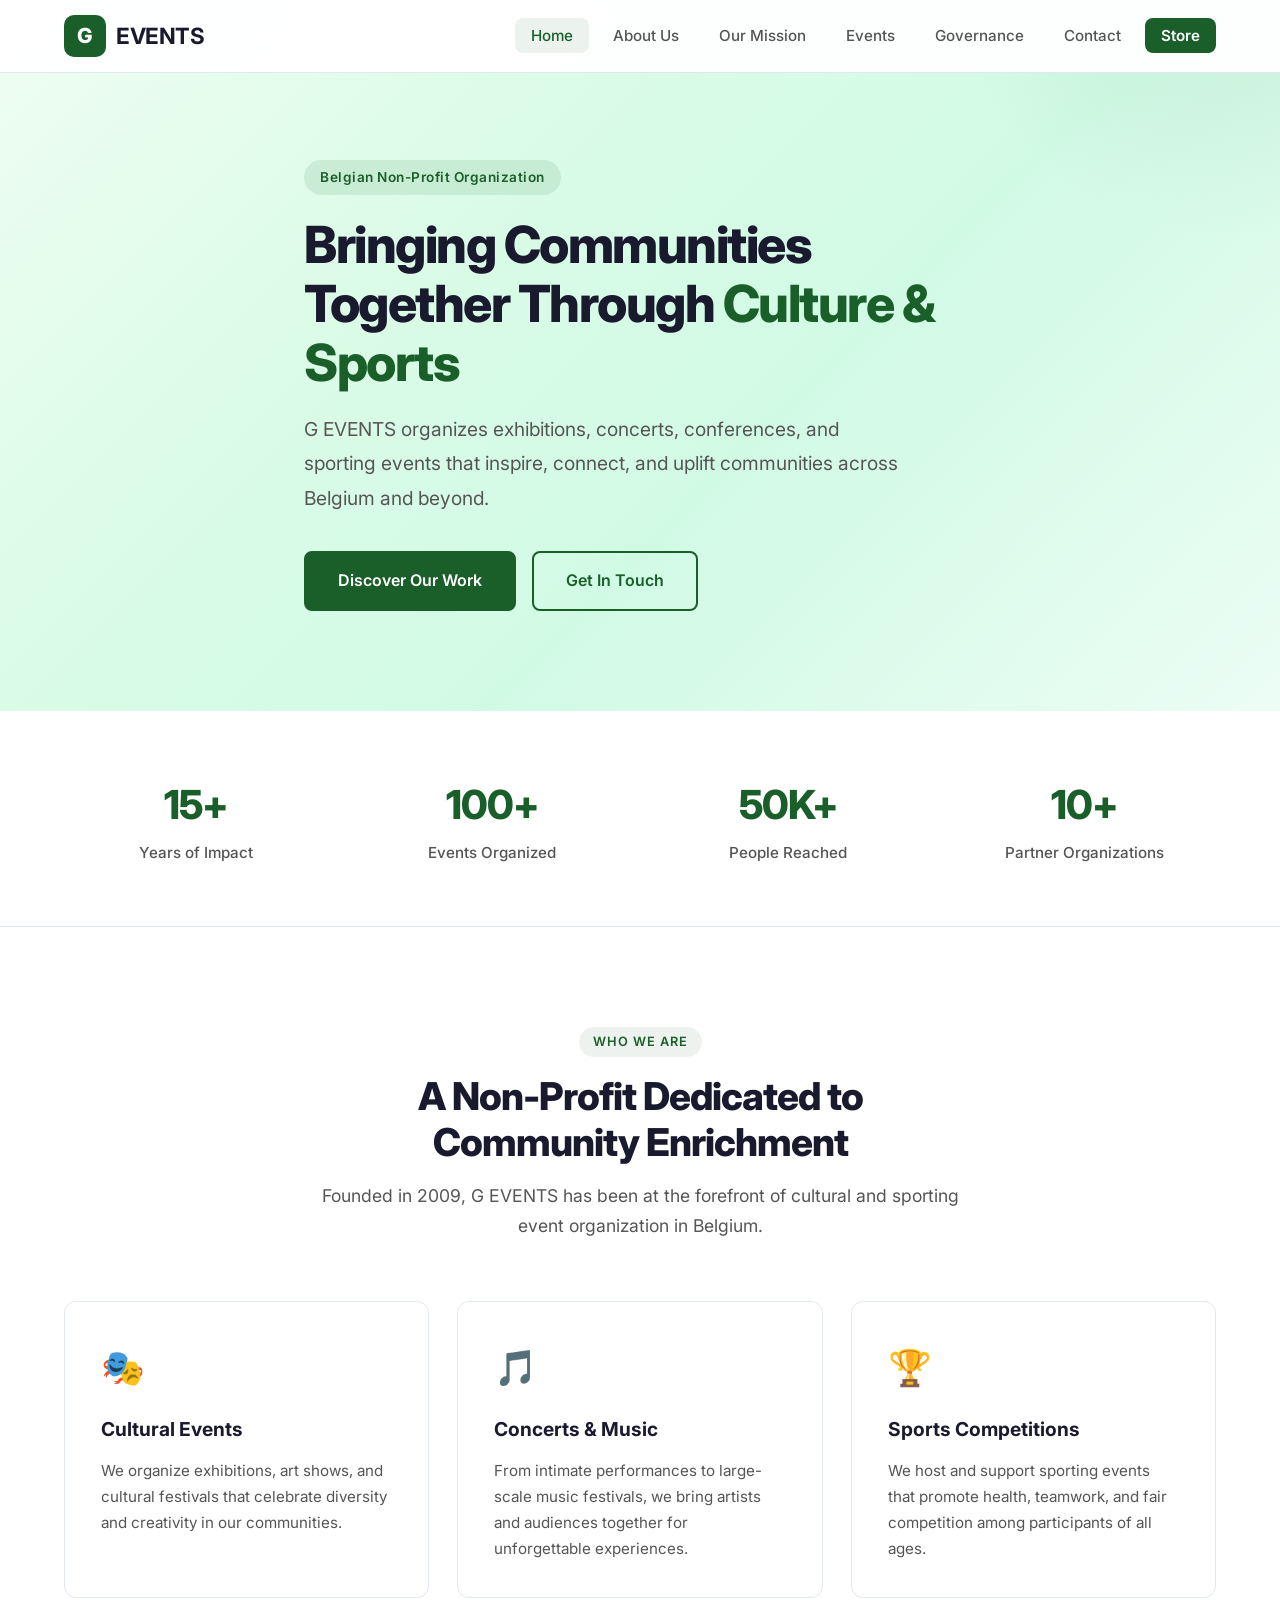
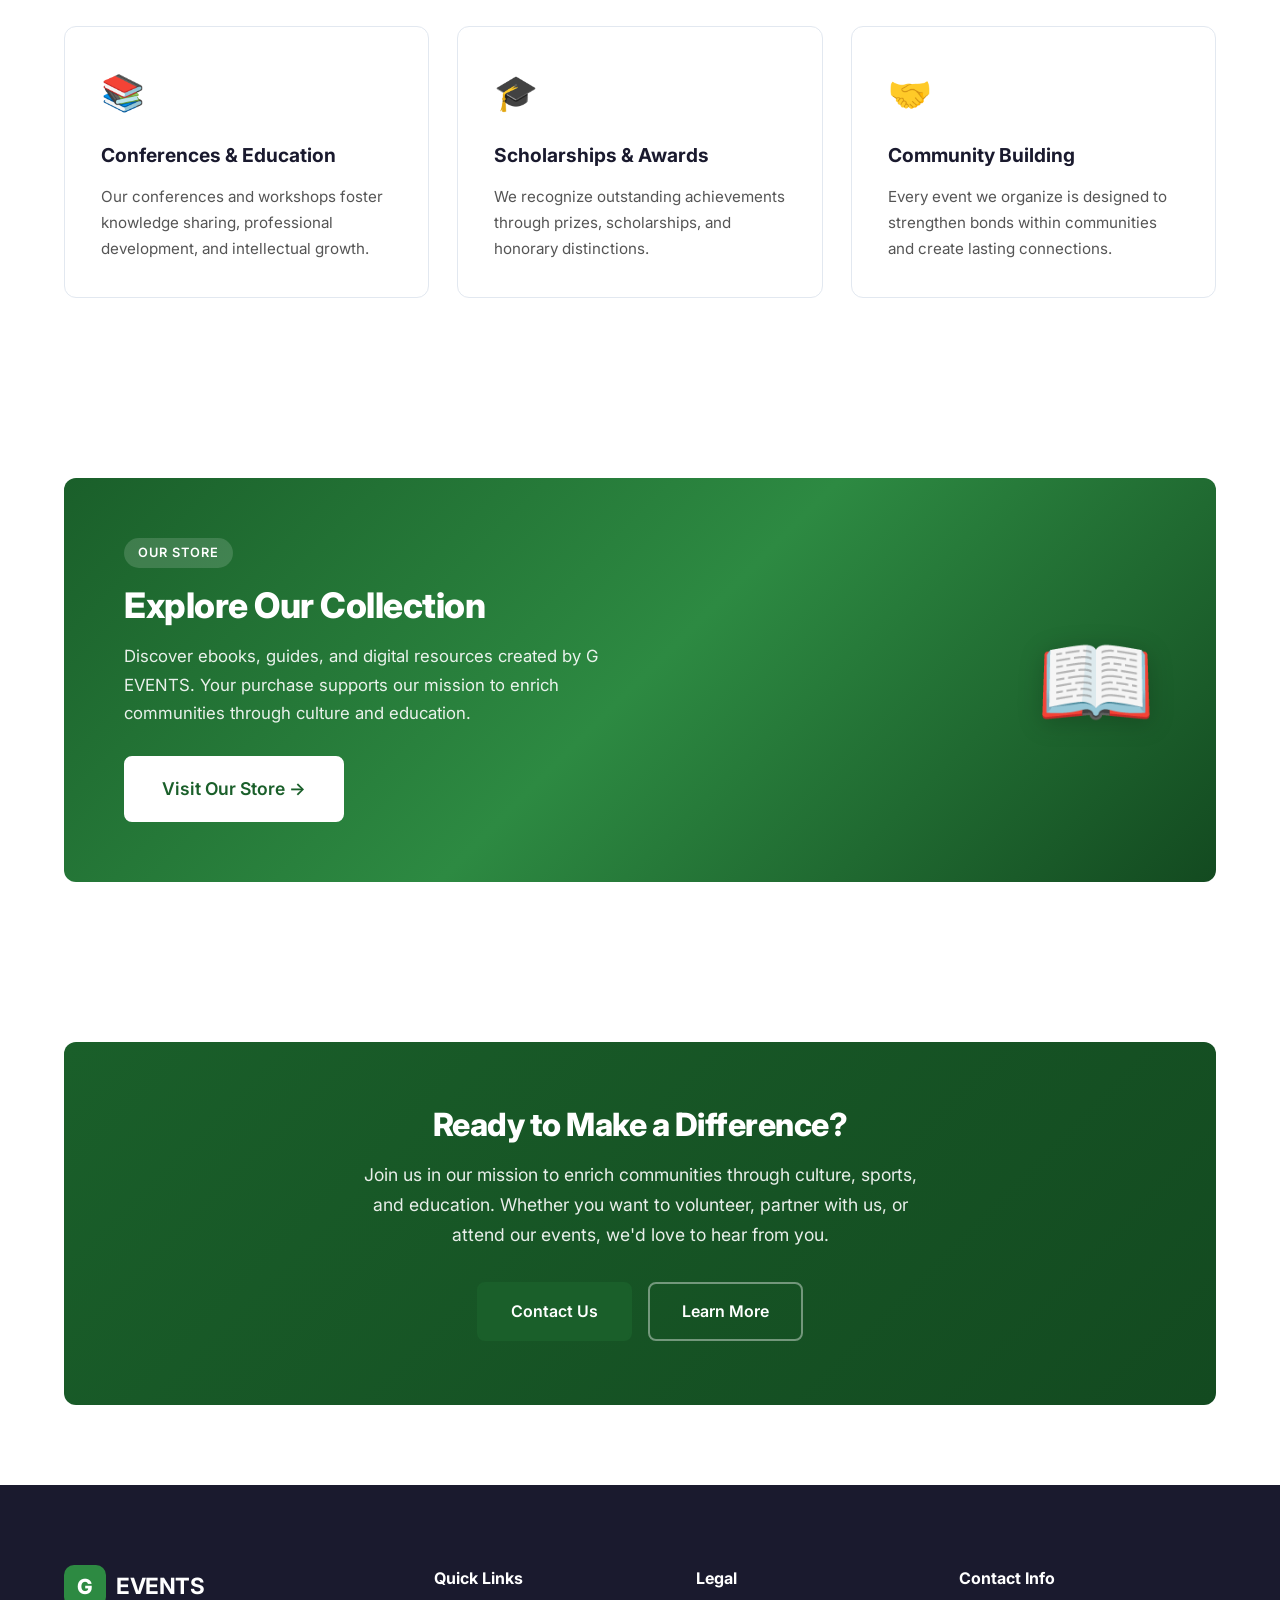
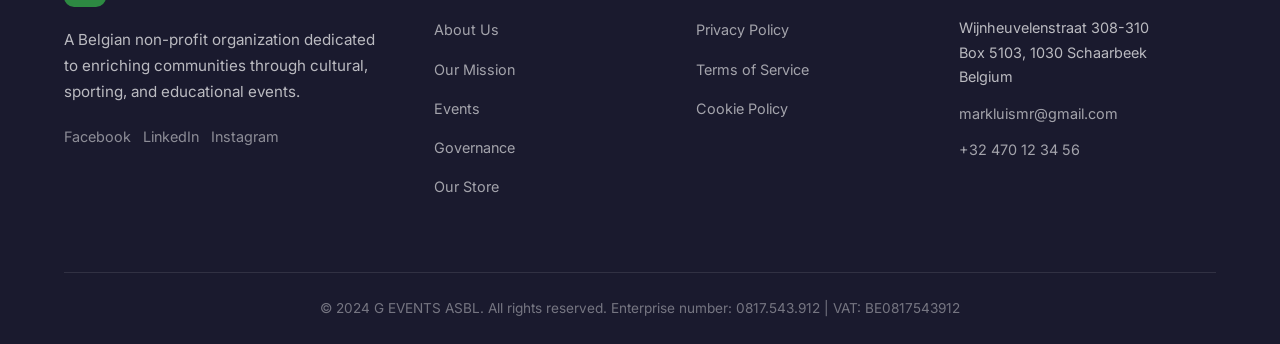
==== index.html @ 406ceb65 "Add Payhip store link to homepage, navbar, and footer" ====
<!DOCTYPE html>
<html lang="en">
<head>
    <!-- Google tag (gtag.js) -->
<script async src="https://www.googletagmanager.com/gtag/js?id=AW-18327905346"></script>
<script>
  window.dataLayer = window.dataLayer || [];
  function gtag(){dataLayer.push(arguments);}
  gtag('js', new Date());
  gtag('config', 'AW-18327905346');
</script>
    <meta charset="UTF-8">
    <meta name="viewport" content="width=device-width, initial-scale=1.0">
    <title>G EVENTS - Bringing Communities Together Through Culture & Sports</title>
    <meta name="description" content="G EVENTS is a Belgian non-profit organization dedicated to organizing exhibitions, concerts, conferences, and sporting, cultural, and scientific events.">
    <link rel="preconnect" href="https://fonts.googleapis.com">
    <link rel="preconnect" href="https://fonts.gstatic.com" crossorigin>
    <link href="https://fonts.googleapis.com/css2?family=Inter:wght@300;400;500;600;700;800&display=swap" rel="stylesheet">
    <link rel="stylesheet" href="css/style.css">
    <link rel="icon" type="image/svg+xml" href="data:image/svg+xml,<svg xmlns='http://www.w3.org/2000/svg' viewBox='0 0 100 100'><text y='.9em' font-size='90'>🎯</text></svg>">
</head>
<body>
    <nav class="navbar">
        <div class="container nav-container">
            <a href="index.html" class="logo">
                <span class="logo-icon">G</span>
                <span class="logo-text">EVENTS</span>
            </a>
            <button class="nav-toggle" aria-label="Toggle navigation">
                <span></span><span></span><span></span>
            </button>
            <ul class="nav-links">
                <li><a href="index.html" class="active">Home</a></li>
                <li><a href="about.html">About Us</a></li>
                <li><a href="mission.html">Our Mission</a></li>
                <li><a href="events.html">Events</a></li>
                <li><a href="governance.html">Governance</a></li>
                <li><a href="contact.html">Contact</a></li>
                <li><a href="https://payhip.com/ProEbookStore" target="_blank" rel="noopener noreferrer" class="nav-store">Store</a></li>
            </ul>
        </div>
    </nav>

    <header class="hero">
        <div class="hero-bg"></div>
        <div class="container hero-content">
            <span class="hero-badge">Belgian Non-Profit Organization</span>
            <h1>Bringing Communities Together Through <span class="highlight">Culture & Sports</span></h1>
            <p class="hero-subtitle">G EVENTS organizes exhibitions, concerts, conferences, and sporting events that inspire, connect, and uplift communities across Belgium and beyond.</p>
            <div class="hero-buttons">
                <a href="about.html" class="btn btn-primary">Discover Our Work</a>
                <a href="contact.html" class="btn btn-outline">Get In Touch</a>
            </div>
        </div>
    </header>

    <section class="stats">
        <div class="container">
            <div class="stats-grid">
                <div class="stat-item">
                    <span class="stat-number">15+</span>
                    <span class="stat-label">Years of Impact</span>
                </div>
                <div class="stat-item">
                    <span class="stat-number">100+</span>
                    <span class="stat-label">Events Organized</span>
                </div>
                <div class="stat-item">
                    <span class="stat-number">50K+</span>
                    <span class="stat-label">People Reached</span>
                </div>
                <div class="stat-item">
                    <span class="stat-number">10+</span>
                    <span class="stat-label">Partner Organizations</span>
                </div>
            </div>
        </div>
    </section>

    <section class="section about-preview">
        <div class="container">
            <div class="section-header">
                <span class="section-tag">Who We Are</span>
                <h2>A Non-Profit Dedicated to Community Enrichment</h2>
                <p>Founded in 2009, G EVENTS has been at the forefront of cultural and sporting event organization in Belgium.</p>
            </div>
            <div class="features-grid">
                <div class="feature-card">
                    <div class="feature-icon">🎭</div>
                    <h3>Cultural Events</h3>
                    <p>We organize exhibitions, art shows, and cultural festivals that celebrate diversity and creativity in our communities.</p>
                </div>
                <div class="feature-card">
                    <div class="feature-icon">🎵</div>
                    <h3>Concerts & Music</h3>
                    <p>From intimate performances to large-scale music festivals, we bring artists and audiences together for unforgettable experiences.</p>
                </div>
                <div class="feature-card">
                    <div class="feature-icon">🏆</div>
                    <h3>Sports Competitions</h3>
                    <p>We host and support sporting events that promote health, teamwork, and fair competition among participants of all ages.</p>
                </div>
                <div class="feature-card">
                    <div class="feature-icon">📚</div>
                    <h3>Conferences & Education</h3>
                    <p>Our conferences and workshops foster knowledge sharing, professional development, and intellectual growth.</p>
                </div>
                <div class="feature-card">
                    <div class="feature-icon">🎓</div>
                    <h3>Scholarships & Awards</h3>
                    <p>We recognize outstanding achievements through prizes, scholarships, and honorary distinctions.</p>
                </div>
                <div class="feature-card">
                    <div class="feature-icon">🤝</div>
                    <h3>Community Building</h3>
                    <p>Every event we organize is designed to strengthen bonds within communities and create lasting connections.</p>
                </div>
            </div>
        </div>
    </section>

    <section class="section store-section">
        <div class="container">
            <div class="store-banner">
                <div class="store-content">
                    <span class="store-tag">Our Store</span>
                    <h2>Explore Our Collection</h2>
                    <p>Discover ebooks, guides, and digital resources created by G EVENTS. Your purchase supports our mission to enrich communities through culture and education.</p>
                    <a href="https://payhip.com/ProEbookStore" target="_blank" rel="noopener noreferrer" class="btn btn-primary btn-store">Visit Our Store →</a>
                </div>
                <div class="store-visual">
                    <span class="store-icon">📖</span>
                </div>
            </div>
        </div>
    </section>

    <section class="section cta-section">
        <div class="container">
            <div class="cta-box">
                <h2>Ready to Make a Difference?</h2>
                <p>Join us in our mission to enrich communities through culture, sports, and education. Whether you want to volunteer, partner with us, or attend our events, we'd love to hear from you.</p>
                <div class="cta-buttons">
                    <a href="contact.html" class="btn btn-primary">Contact Us</a>
                    <a href="about.html" class="btn btn-outline-light">Learn More</a>
                </div>
            </div>
        </div>
    </section>

    <footer class="footer">
        <div class="container">
            <div class="footer-grid">
                <div class="footer-col">
                    <a href="index.html" class="logo footer-logo">
                        <span class="logo-icon">G</span>
                        <span class="logo-text">EVENTS</span>
                    </a>
                    <p class="footer-desc">A Belgian non-profit organization dedicated to enriching communities through cultural, sporting, and educational events.</p>
                    <div class="footer-social">
                        <a href="#" aria-label="Facebook" class="social-link">Facebook</a>
                        <a href="#" aria-label="LinkedIn" class="social-link">LinkedIn</a>
                        <a href="#" aria-label="Instagram" class="social-link">Instagram</a>
                    </div>
                </div>
                <div class="footer-col">
                    <h4>Quick Links</h4>
                    <ul>
                        <li><a href="about.html">About Us</a></li>
                        <li><a href="mission.html">Our Mission</a></li>
                        <li><a href="events.html">Events</a></li>
                        <li><a href="governance.html">Governance</a></li>
                        <li><a href="https://payhip.com/ProEbookStore" target="_blank" rel="noopener noreferrer">Our Store</a></li>
                    </ul>
                </div>
                <div class="footer-col">
                    <h4>Legal</h4>
                    <ul>
                        <li><a href="privacy.html">Privacy Policy</a></li>
                        <li><a href="terms.html">Terms of Service</a></li>
                        <li><a href="cookie-policy.html">Cookie Policy</a></li>
                    </ul>
                </div>
                <div class="footer-col">
                    <h4>Contact Info</h4>
                    <ul class="contact-info">
                        <li>Wijnheuvelenstraat 308-310<br>Box 5103, 1030 Schaarbeek<br>Belgium</li>
                        <li><a href="mailto:markluismr@gmail.com">markluismr@gmail.com</a></li>
                        <li><a href="tel:+32470123456">+32 470 12 34 56</a></li>
                    </ul>
                </div>
            </div>
            <div class="footer-bottom">
                <p>&copy; 2024 G EVENTS ASBL. All rights reserved. Enterprise number: 0817.543.912 | VAT: BE0817543912</p>
            </div>
        </div>
    </footer>

    <script src="js/main.js"></script>
</body>
</html>
---- css/style.css ----
*, *::before, *::after {
    margin: 0;
    padding: 0;
    box-sizing: border-box;
}

:root {
    --primary: #1a5f2a;
    --primary-dark: #134a20;
    --primary-light: #2d8a42;
    --accent: #f4a623;
    --text: #1a1a2e;
    --text-light: #555;
    --bg: #ffffff;
    --bg-alt: #f8f9fa;
    --border: #e2e8f0;
    --shadow: 0 4px 24px rgba(0,0,0,0.08);
    --shadow-lg: 0 12px 48px rgba(0,0,0,0.12);
    --radius: 12px;
    --radius-sm: 8px;
    --transition: 0.3s ease;
    --max-width: 1200px;
}

html { scroll-behavior: smooth; }

body {
    font-family: 'Inter', -apple-system, BlinkMacSystemFont, 'Segoe UI', sans-serif;
    color: var(--text);
    background: var(--bg);
    line-height: 1.7;
    font-size: 16px;
    -webkit-font-smoothing: antialiased;
}

a { color: var(--primary); text-decoration: none; transition: color var(--transition); }
a:hover { color: var(--primary-dark); }
img { max-width: 100%; display: block; }

.container {
    max-width: var(--max-width);
    margin: 0 auto;
    padding: 0 24px;
}

/* NAVBAR */
.navbar {
    position: fixed;
    top: 0; left: 0; right: 0;
    z-index: 1000;
    background: rgba(255,255,255,0.95);
    backdrop-filter: blur(20px);
    border-bottom: 1px solid var(--border);
    transition: all var(--transition);
}

.navbar.scrolled { box-shadow: var(--shadow); }

.nav-container {
    display: flex;
    align-items: center;
    justify-content: space-between;
    height: 72px;
}

.logo {
    display: flex;
    align-items: center;
    gap: 10px;
    font-weight: 700;
    font-size: 1.4rem;
    color: var(--text);
}

.logo-icon {
    width: 42px; height: 42px;
    background: var(--primary);
    color: white;
    border-radius: 10px;
    display: flex;
    align-items: center;
    justify-content: center;
    font-size: 1.3rem;
    font-weight: 800;
}

.logo-text { letter-spacing: -0.5px; }

.nav-links {
    display: flex;
    list-style: none;
    gap: 8px;
}

.nav-links a {
    padding: 8px 16px;
    border-radius: var(--radius-sm);
    font-weight: 500;
    font-size: 0.95rem;
    color: var(--text-light);
    transition: all var(--transition);
}

.nav-links a:hover,
.nav-links a.active {
    color: var(--primary);
    background: rgba(26, 95, 42, 0.08);
}

.nav-store {
    background: var(--primary) !important;
    color: white !important;
    font-weight: 600 !important;
}

.nav-store:hover {
    background: var(--primary-dark) !important;
    transform: translateY(-1px);
}

.nav-toggle {
    display: none;
    flex-direction: column;
    gap: 5px;
    background: none;
    border: none;
    cursor: pointer;
    padding: 8px;
}

.nav-toggle span {
    width: 24px; height: 2px;
    background: var(--text);
    border-radius: 2px;
    transition: all var(--transition);
}

/* HERO */
.hero {
    position: relative;
    padding: 160px 0 100px;
    overflow: hidden;
    background: linear-gradient(135deg, #f0fdf4 0%, #dcfce7 30%, #d1fae5 60%, #ecfdf5 100%);
}

.hero-bg {
    position: absolute;
    top: -50%; right: -20%;
    width: 600px; height: 600px;
    background: radial-gradient(circle, rgba(26,95,42,0.08) 0%, transparent 70%);
    border-radius: 50%;
}

.hero-content { position: relative; max-width: 720px; }

.hero-badge {
    display: inline-block;
    background: rgba(26, 95, 42, 0.1);
    color: var(--primary);
    padding: 6px 16px;
    border-radius: 100px;
    font-size: 0.85rem;
    font-weight: 600;
    margin-bottom: 20px;
    letter-spacing: 0.5px;
}

.hero h1 {
    font-size: 3.2rem;
    font-weight: 800;
    line-height: 1.15;
    letter-spacing: -1.5px;
    margin-bottom: 20px;
}

.hero .highlight { color: var(--primary); }

.hero-subtitle {
    font-size: 1.2rem;
    color: var(--text-light);
    margin-bottom: 36px;
    line-height: 1.8;
    max-width: 600px;
}

.hero-buttons {
    display: flex;
    gap: 16px;
    flex-wrap: wrap;
}

/* BUTTONS */
.btn {
    display: inline-flex;
    align-items: center;
    padding: 14px 32px;
    border-radius: var(--radius-sm);
    font-weight: 600;
    font-size: 1rem;
    cursor: pointer;
    border: 2px solid transparent;
    transition: all var(--transition);
    text-decoration: none;
}

.btn-primary {
    background: var(--primary);
    color: white;
    border-color: var(--primary);
}

.btn-primary:hover {
    background: var(--primary-dark);
    border-color: var(--primary-dark);
    color: white;
    transform: translateY(-2px);
    box-shadow: 0 8px 24px rgba(26, 95, 42, 0.3);
}

.btn-outline {
    background: transparent;
    color: var(--primary);
    border-color: var(--primary);
}

.btn-outline:hover {
    background: var(--primary);
    color: white;
    transform: translateY(-2px);
}

.btn-outline-light {
    background: transparent;
    color: white;
    border-color: rgba(255,255,255,0.4);
}

.btn-outline-light:hover {
    background: rgba(255,255,255,0.15);
    color: white;
    border-color: white;
}

.btn-full { width: 100%; justify-content: center; }

/* STATS */
.stats {
    padding: 60px 0;
    background: var(--bg);
    border-bottom: 1px solid var(--border);
}

.stats-grid {
    display: grid;
    grid-template-columns: repeat(4, 1fr);
    gap: 32px;
    text-align: center;
}

.stat-number {
    display: block;
    font-size: 2.5rem;
    font-weight: 800;
    color: var(--primary);
    letter-spacing: -1px;
}

.stat-label {
    font-size: 0.95rem;
    color: var(--text-light);
    font-weight: 500;
}

/* SECTIONS */
.section { padding: 100px 0; }
.section-alt { background: var(--bg-alt); }

.section-header {
    text-align: center;
    max-width: 640px;
    margin: 0 auto 60px;
}

.section-tag {
    display: inline-block;
    background: rgba(26, 95, 42, 0.08);
    color: var(--primary);
    padding: 4px 14px;
    border-radius: 100px;
    font-size: 0.8rem;
    font-weight: 600;
    text-transform: uppercase;
    letter-spacing: 1px;
    margin-bottom: 16px;
}

.section-header h2 {
    font-size: 2.4rem;
    font-weight: 800;
    letter-spacing: -1px;
    margin-bottom: 16px;
    line-height: 1.2;
}

.section-header p {
    color: var(--text-light);
    font-size: 1.1rem;
}

h2 {
    font-size: 2rem;
    font-weight: 800;
    letter-spacing: -0.5px;
    margin-bottom: 40px;
    line-height: 1.2;
}

.text-center { text-align: center; }

/* FEATURES */
.features-grid {
    display: grid;
    grid-template-columns: repeat(3, 1fr);
    gap: 28px;
}

.feature-card {
    background: var(--bg);
    padding: 36px;
    border-radius: var(--radius);
    border: 1px solid var(--border);
    transition: all var(--transition);
}

.feature-card:hover {
    transform: translateY(-4px);
    box-shadow: var(--shadow);
    border-color: transparent;
}

.feature-icon { font-size: 2.2rem; margin-bottom: 16px; }

.feature-card h3 {
    font-size: 1.2rem;
    font-weight: 700;
    margin-bottom: 12px;
}

.feature-card p {
    color: var(--text-light);
    font-size: 0.95rem;
    line-height: 1.7;
}

/* STORE SECTION */
.store-section { padding: 80px 0; }

.store-banner {
    display: flex;
    align-items: center;
    justify-content: space-between;
    background: linear-gradient(135deg, #1a5f2a 0%, #2d8a42 50%, #134a20 100%);
    border-radius: var(--radius);
    padding: 60px;
    color: white;
    gap: 40px;
}

.store-content { flex: 1; }

.store-tag {
    display: inline-block;
    background: rgba(255,255,255,0.15);
    color: white;
    padding: 4px 14px;
    border-radius: 100px;
    font-size: 0.8rem;
    font-weight: 600;
    text-transform: uppercase;
    letter-spacing: 1px;
    margin-bottom: 16px;
}

.store-content h2 {
    color: white;
    font-size: 2.2rem;
    margin-bottom: 16px;
}

.store-content p {
    font-size: 1.05rem;
    opacity: 0.9;
    margin-bottom: 28px;
    max-width: 500px;
    line-height: 1.7;
}

.btn-store {
    background: white;
    color: var(--primary);
    border-color: white;
    font-size: 1.1rem;
    padding: 16px 36px;
}

.btn-store:hover {
    background: var(--accent);
    border-color: var(--accent);
    color: var(--text);
    transform: translateY(-2px);
    box-shadow: 0 8px 24px rgba(0,0,0,0.2);
}

.store-visual {
    flex-shrink: 0;
}

.store-icon {
    font-size: 6rem;
    filter: drop-shadow(0 4px 12px rgba(0,0,0,0.2));
}

/* CTA */
.cta-section { padding: 80px 0; }

.cta-box {
    background: linear-gradient(135deg, var(--primary) 0%, var(--primary-dark) 100%);
    border-radius: var(--radius);
    padding: 64px;
    text-align: center;
    color: white;
}

.cta-box h2 { color: white; margin-bottom: 16px; }

.cta-box p {
    font-size: 1.1rem;
    opacity: 0.9;
    margin-bottom: 32px;
    max-width: 560px;
    margin-left: auto;
    margin-right: auto;
}

.cta-buttons {
    display: flex;
    gap: 16px;
    justify-content: center;
    flex-wrap: wrap;
}

/* PAGE HEADER */
.page-header {
    padding: 140px 0 60px;
    background: linear-gradient(135deg, #f0fdf4 0%, #dcfce7 100%);
    border-bottom: 1px solid var(--border);
}

.page-header h1 {
    font-size: 2.8rem;
    font-weight: 800;
    letter-spacing: -1px;
    margin-bottom: 12px;
}

.page-header p {
    color: var(--text-light);
    font-size: 1.15rem;
    max-width: 600px;
}

/* CONTENT GRID */
.content-grid {
    display: grid;
    grid-template-columns: 1fr 380px;
    gap: 48px;
    align-items: start;
}

.content-text h2 { font-size: 1.8rem; }

.content-text h3 {
    font-size: 1.3rem;
    font-weight: 700;
    margin-top: 32px;
    margin-bottom: 12px;
}

.content-text p {
    color: var(--text-light);
    margin-bottom: 16px;
    font-size: 1.05rem;
}

.info-card {
    background: var(--bg);
    border: 1px solid var(--border);
    border-radius: var(--radius);
    padding: 32px;
    position: sticky;
    top: 96px;
}

.info-card h4 {
    font-size: 1.1rem;
    font-weight: 700;
    margin-bottom: 20px;
    padding-bottom: 12px;
    border-bottom: 2px solid var(--primary);
}

.info-list { list-style: none; }

.info-list li {
    padding: 10px 0;
    border-bottom: 1px solid var(--border);
    font-size: 0.95rem;
    color: var(--text-light);
}

.info-list li:last-child { border-bottom: none; }

.info-list li strong {
    color: var(--text);
    display: inline-block;
    min-width: 120px;
}

/* TIMELINE */
.timeline {
    max-width: 700px;
    margin: 0 auto;
    position: relative;
    padding-left: 40px;
}

.timeline::before {
    content: '';
    position: absolute;
    left: 15px; top: 0; bottom: 0;
    width: 2px;
    background: var(--primary);
    opacity: 0.2;
}

.timeline-item {
    position: relative;
    margin-bottom: 48px;
}

.timeline-marker {
    position: absolute;
    left: -40px; top: 4px;
    width: 32px; height: 32px;
    background: var(--primary);
    color: white;
    border-radius: 50%;
    display: flex;
    align-items: center;
    justify-content: center;
    font-size: 0.75rem;
    font-weight: 700;
    z-index: 1;
}

.timeline-content h3 {
    font-size: 1.2rem;
    font-weight: 700;
    margin-bottom: 8px;
}

.timeline-content p {
    color: var(--text-light);
    font-size: 0.95rem;
}

/* VALUES */
.values-grid {
    display: grid;
    grid-template-columns: repeat(3, 1fr);
    gap: 28px;
}

.value-card {
    padding: 32px;
    background: var(--bg);
    border-radius: var(--radius);
    border: 1px solid var(--border);
    transition: all var(--transition);
}

.value-card:hover { transform: translateY(-3px); box-shadow: var(--shadow); }

.value-number {
    font-size: 2rem;
    font-weight: 800;
    color: var(--primary);
    opacity: 0.3;
    margin-bottom: 12px;
}

.value-card h3 {
    font-size: 1.15rem;
    font-weight: 700;
    margin-bottom: 10px;
}

.value-card p {
    color: var(--text-light);
    font-size: 0.95rem;
}

/* GOALS */
.goals-grid {
    display: grid;
    grid-template-columns: repeat(3, 1fr);
    gap: 28px;
}

.goal-card {
    padding: 32px;
    background: var(--bg);
    border-radius: var(--radius);
    border-left: 4px solid var(--primary);
}

.goal-card h3 {
    font-size: 1.15rem;
    font-weight: 700;
    margin-bottom: 10px;
}

.goal-card p {
    color: var(--text-light);
    font-size: 0.95rem;
}

/* TEAM */
.team-grid {
    display: grid;
    grid-template-columns: repeat(2, 1fr);
    gap: 32px;
    max-width: 800px;
    margin: 0 auto;
}

.team-card {
    background: var(--bg);
    border: 1px solid var(--border);
    border-radius: var(--radius);
    padding: 40px;
    text-align: center;
    transition: all var(--transition);
}

.team-card:hover { transform: translateY(-3px); box-shadow: var(--shadow); }

.team-avatar {
    width: 80px; height: 80px;
    background: var(--primary);
    color: white;
    border-radius: 50%;
    display: flex;
    align-items: center;
    justify-content: center;
    font-size: 1.5rem;
    font-weight: 700;
    margin: 0 auto 20px;
}

.team-card h3 {
    font-size: 1.2rem;
    font-weight: 700;
    margin-bottom: 4px;
}

.team-role {
    color: var(--primary);
    font-weight: 600;
    font-size: 0.9rem;
    margin-bottom: 16px;
}

.team-bio {
    color: var(--text-light);
    font-size: 0.95rem;
    margin-bottom: 16px;
}

.team-since {
    font-size: 0.85rem;
    color: var(--text-light);
    font-style: italic;
}

/* DOCUMENTS */
.documents-grid {
    display: grid;
    grid-template-columns: repeat(4, 1fr);
    gap: 24px;
}

.document-card {
    background: var(--bg);
    border: 1px solid var(--border);
    border-radius: var(--radius);
    padding: 32px;
    text-align: center;
    transition: all var(--transition);
}

.document-card:hover { transform: translateY(-3px); box-shadow: var(--shadow); }

.document-icon { font-size: 2.5rem; margin-bottom: 16px; }

.document-card h3 {
    font-size: 1.05rem;
    font-weight: 700;
    margin-bottom: 8px;
}

.document-card p {
    color: var(--text-light);
    font-size: 0.85rem;
}

/* PRINCIPLES */
.principles-grid {
    display: grid;
    grid-template-columns: repeat(4, 1fr);
    gap: 24px;
}

.principle-card {
    background: var(--bg);
    border: 1px solid var(--border);
    border-radius: var(--radius);
    padding: 32px;
    text-align: center;
}

.principle-card h3 {
    font-size: 1.05rem;
    font-weight: 700;
    margin-bottom: 10px;
    color: var(--primary);
}

.principle-card p {
    color: var(--text-light);
    font-size: 0.9rem;
}

/* EVENTS */
.events-grid {
    display: grid;
    gap: 20px;
}

.event-card {
    display: flex;
    gap: 32px;
    background: var(--bg);
    border: 1px solid var(--border);
    border-radius: var(--radius);
    padding: 32px;
    transition: all var(--transition);
}

.event-card:hover { transform: translateY(-2px); box-shadow: var(--shadow); }

.event-past { opacity: 0.8; }

.event-date {
    flex-shrink: 0;
    width: 80px; height: 80px;
    background: var(--primary);
    color: white;
    border-radius: var(--radius-sm);
    display: flex;
    flex-direction: column;
    align-items: center;
    justify-content: center;
}

.event-month {
    font-size: 0.75rem;
    font-weight: 700;
    text-transform: uppercase;
    letter-spacing: 1px;
    opacity: 0.85;
}

.event-day {
    font-size: 1.8rem;
    font-weight: 800;
    line-height: 1;
}

.event-info { flex: 1; }

.event-category {
    display: inline-block;
    background: rgba(26, 95, 42, 0.08);
    color: var(--primary);
    padding: 3px 12px;
    border-radius: 100px;
    font-size: 0.75rem;
    font-weight: 600;
    text-transform: uppercase;
    letter-spacing: 0.5px;
    margin-bottom: 10px;
}

.event-info h3 {
    font-size: 1.2rem;
    font-weight: 700;
    margin-bottom: 8px;
}

.event-info p {
    color: var(--text-light);
    font-size: 0.95rem;
    margin-bottom: 12px;
}

.event-meta {
    display: flex;
    gap: 20px;
    font-size: 0.85rem;
    color: var(--text-light);
}

/* CONTACT */
.contact-grid {
    display: grid;
    grid-template-columns: 1fr 420px;
    gap: 48px;
    align-items: start;
}

.contact-form-wrapper h2 {
    font-size: 1.8rem;
    margin-bottom: 32px;
}

.form-row {
    display: grid;
    grid-template-columns: 1fr 1fr;
    gap: 20px;
}

.form-group { margin-bottom: 24px; }

.form-group label {
    display: block;
    font-weight: 600;
    font-size: 0.9rem;
    margin-bottom: 8px;
}

.form-group input,
.form-group select,
.form-group textarea {
    width: 100%;
    padding: 12px 16px;
    border: 1.5px solid var(--border);
    border-radius: var(--radius-sm);
    font-family: inherit;
    font-size: 1rem;
    transition: all var(--transition);
    background: var(--bg);
    color: var(--text);
}

.form-group input:focus,
.form-group select:focus,
.form-group textarea:focus {
    outline: none;
    border-color: var(--primary);
    box-shadow: 0 0 0 3px rgba(26, 95, 42, 0.1);
}

.form-group textarea {
    resize: vertical;
    min-height: 120px;
}

.checkbox-label {
    display: flex;
    align-items: flex-start;
    gap: 10px;
    font-size: 0.9rem;
    font-weight: 400 !important;
    cursor: pointer;
}

.checkbox-label input[type="checkbox"] {
    width: 18px; height: 18px;
    margin-top: 2px;
    flex-shrink: 0;
}

.contact-info-wrapper {
    display: flex;
    flex-direction: column;
    gap: 24px;
}

.contact-card {
    background: var(--bg);
    border: 1px solid var(--border);
    border-radius: var(--radius);
    padding: 28px;
}

.contact-card h3 {
    font-size: 1.1rem;
    font-weight: 700;
    margin-bottom: 20px;
    padding-bottom: 12px;
    border-bottom: 2px solid var(--primary);
}

.contact-details {
    display: flex;
    flex-direction: column;
    gap: 20px;
}

.contact-item {
    display: flex;
    gap: 16px;
}

.contact-icon {
    font-size: 1.5rem;
    flex-shrink: 0;
}

.contact-item strong {
    display: block;
    margin-bottom: 4px;
    font-size: 0.9rem;
}

.contact-item p {
    color: var(--text-light);
    font-size: 0.9rem;
    line-height: 1.6;
}

.social-links {
    display: flex;
    gap: 12px;
    flex-wrap: wrap;
}

.social-btn {
    padding: 8px 20px;
    border: 1px solid var(--border);
    border-radius: var(--radius-sm);
    font-size: 0.9rem;
    font-weight: 500;
    color: var(--text);
    transition: all var(--transition);
}

.social-btn:hover {
    background: var(--primary);
    color: white;
    border-color: var(--primary);
}

/* FAQ */
.faq-list {
    max-width: 720px;
    margin: 0 auto;
}

.faq-item {
    border: 1px solid var(--border);
    border-radius: var(--radius-sm);
    margin-bottom: 12px;
    overflow: hidden;
}

.faq-question {
    width: 100%;
    padding: 20px 24px;
    background: var(--bg);
    border: none;
    cursor: pointer;
    display: flex;
    justify-content: space-between;
    align-items: center;
    font-family: inherit;
    font-size: 1rem;
    font-weight: 600;
    color: var(--text);
    text-align: left;
    transition: background var(--transition);
}

.faq-question:hover { background: var(--bg-alt); }

.faq-toggle {
    font-size: 1.5rem;
    color: var(--primary);
    transition: transform var(--transition);
}

.faq-item.active .faq-toggle { transform: rotate(45deg); }

.faq-answer {
    max-height: 0;
    overflow: hidden;
    transition: max-height 0.3s ease, padding 0.3s ease;
}

.faq-item.active .faq-answer {
    max-height: 300px;
    padding: 0 24px 20px;
}

.faq-answer p {
    color: var(--text-light);
    font-size: 0.95rem;
}

/* LEGAL */
.legal-content {
    max-width: 800px;
    margin: 0 auto;
}

.legal-content h2 {
    font-size: 1.4rem;
    margin-top: 40px;
    margin-bottom: 16px;
}

.legal-content p {
    color: var(--text-light);
    margin-bottom: 16px;
}

.legal-content ul {
    color: var(--text-light);
    margin-bottom: 16px;
    padding-left: 24px;
}

.legal-content li {
    margin-bottom: 8px;
}

.legal-contact {
    background: var(--bg-alt);
    border: 1px solid var(--border);
    border-radius: var(--radius-sm);
    padding: 24px;
    margin-top: 16px;
}

.legal-contact p { margin-bottom: 0; }

/* FOOTER */
.footer {
    background: var(--text);
    color: rgba(255,255,255,0.7);
    padding: 80px 0 0;
}

.footer-grid {
    display: grid;
    grid-template-columns: 1.5fr 1fr 1fr 1.2fr;
    gap: 48px;
}

.footer-logo { margin-bottom: 20px; }
.footer-logo .logo-icon { background: var(--primary-light); }
.footer-logo .logo-text { color: white; }

.footer-desc {
    font-size: 0.95rem;
    line-height: 1.7;
    margin-bottom: 20px;
}

.footer-social { display: flex; gap: 12px; }

.social-link {
    color: rgba(255,255,255,0.5);
    font-size: 0.9rem;
    transition: color var(--transition);
}

.social-link:hover { color: white; }

.footer-col h4 {
    color: white;
    font-size: 1rem;
    font-weight: 700;
    margin-bottom: 24px;
}

.footer-col ul { list-style: none; }
.footer-col ul li { margin-bottom: 12px; }

.footer-col ul a {
    color: rgba(255,255,255,0.6);
    font-size: 0.9rem;
    transition: color var(--transition);
}

.footer-col ul a:hover { color: white; }

.contact-info li {
    font-size: 0.9rem;
    line-height: 1.7;
}

.footer-bottom {
    margin-top: 60px;
    padding: 24px 0;
    border-top: 1px solid rgba(255,255,255,0.1);
    text-align: center;
}

.footer-bottom p {
    font-size: 0.85rem;
    color: rgba(255,255,255,0.4);
}

/* RESPONSIVE */
@media (max-width: 1024px) {
    .features-grid,
    .values-grid,
    .goals-grid,
    .documents-grid,
    .principles-grid { grid-template-columns: repeat(2, 1fr); }

    .stats-grid {
        grid-template-columns: repeat(2, 1fr);
        gap: 24px;
    }

    .content-grid { grid-template-columns: 1fr; }
    .contact-grid { grid-template-columns: 1fr; }
    .footer-grid { grid-template-columns: repeat(2, 1fr); }
    .store-banner { flex-direction: column; text-align: center; }
    .store-content p { margin-left: auto; margin-right: auto; }
}

@media (max-width: 768px) {
    .nav-links {
        position: fixed;
        top: 72px; left: 0; right: 0;
        background: var(--bg);
        flex-direction: column;
        padding: 24px;
        gap: 4px;
        border-bottom: 1px solid var(--border);
        box-shadow: var(--shadow);
        display: none;
    }

    .nav-links.active { display: flex; }
    .nav-toggle { display: flex; }

    .hero h1 { font-size: 2.2rem; }
    .hero { padding: 130px 0 70px; }

    .features-grid,
    .values-grid,
    .goals-grid,
    .documents-grid,
    .principles-grid,
    .team-grid { grid-template-columns: 1fr; }

    .stats-grid { grid-template-columns: repeat(2, 1fr); }
    .section { padding: 60px 0; }
    .section-header h2, h2 { font-size: 1.8rem; }
    .page-header h1 { font-size: 2rem; }

    .cta-box { padding: 40px 24px; }
    .store-banner { padding: 40px 24px; }

    .event-card { flex-direction: column; gap: 16px; }
    .form-row { grid-template-columns: 1fr; }
    .footer-grid { grid-template-columns: 1fr; gap: 32px; }

    .hero-buttons { flex-direction: column; }
    .hero-buttons .btn { text-align: center; justify-content: center; }
}
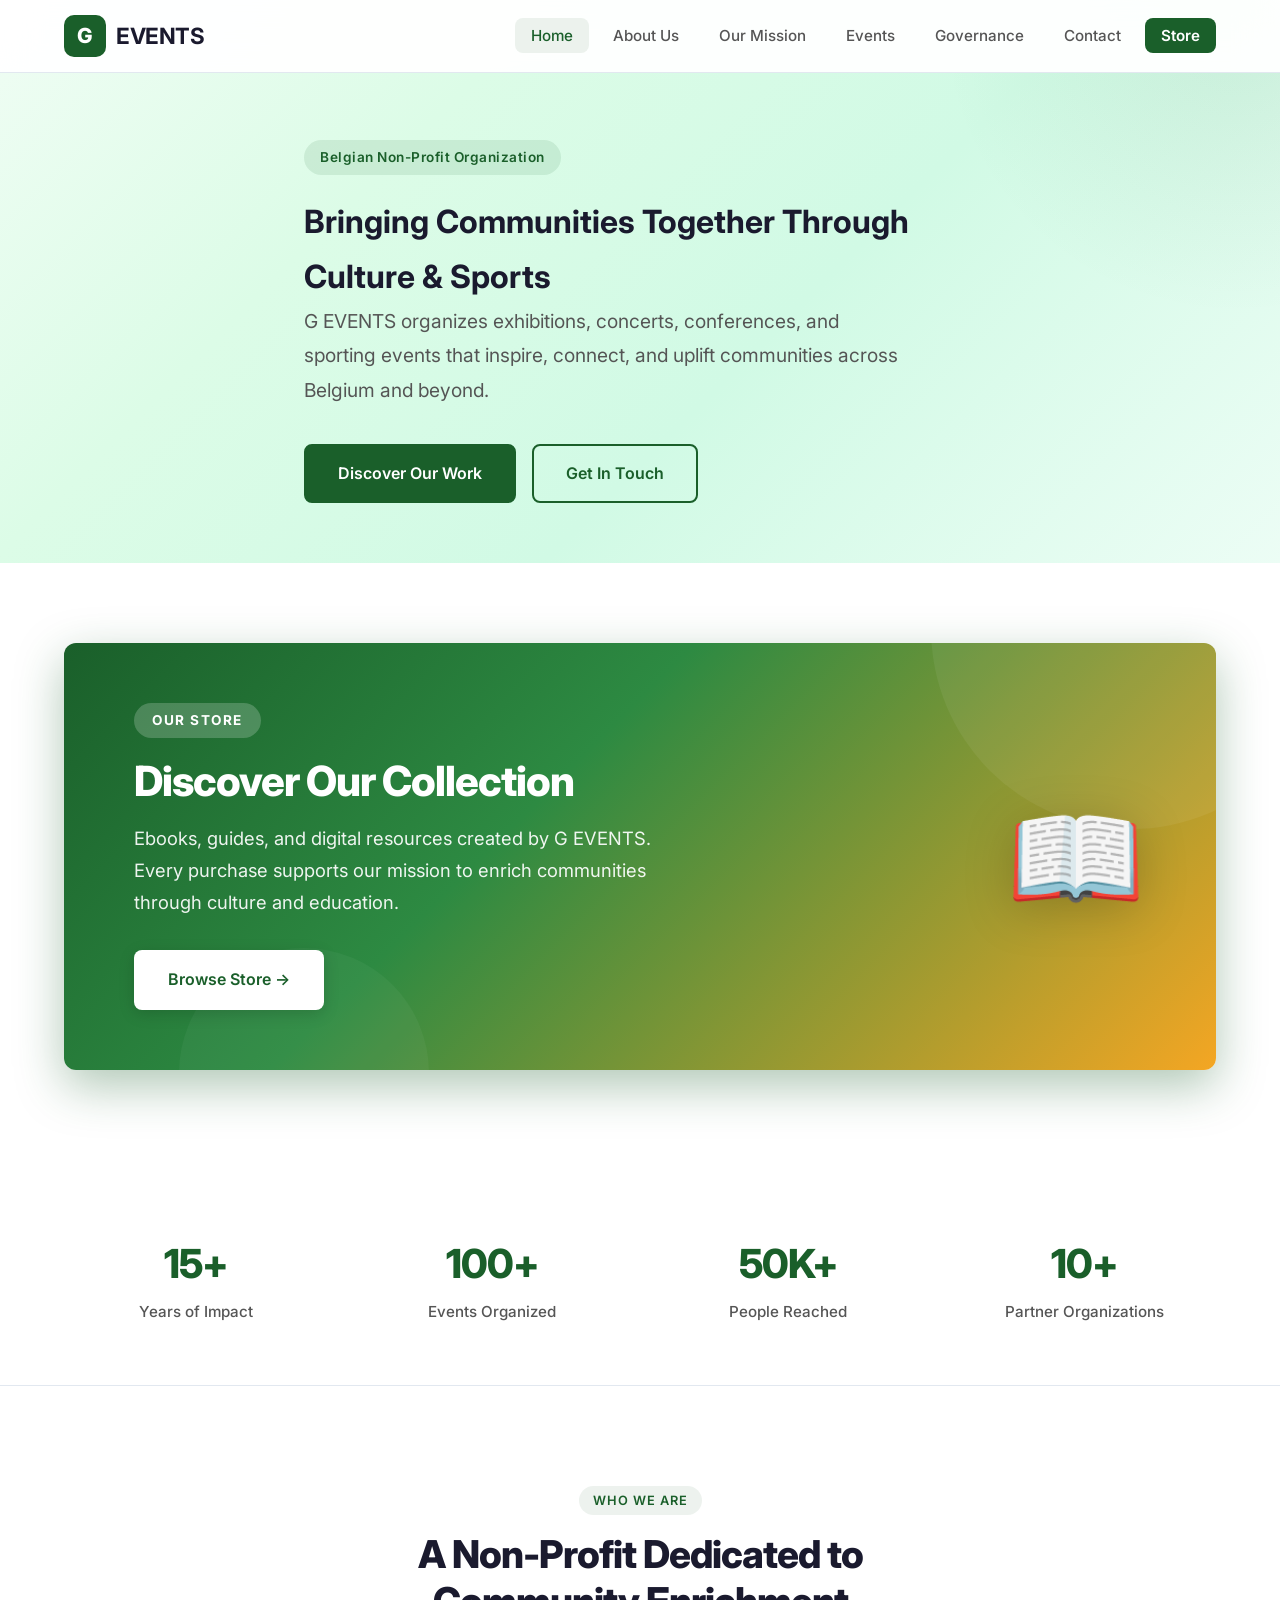
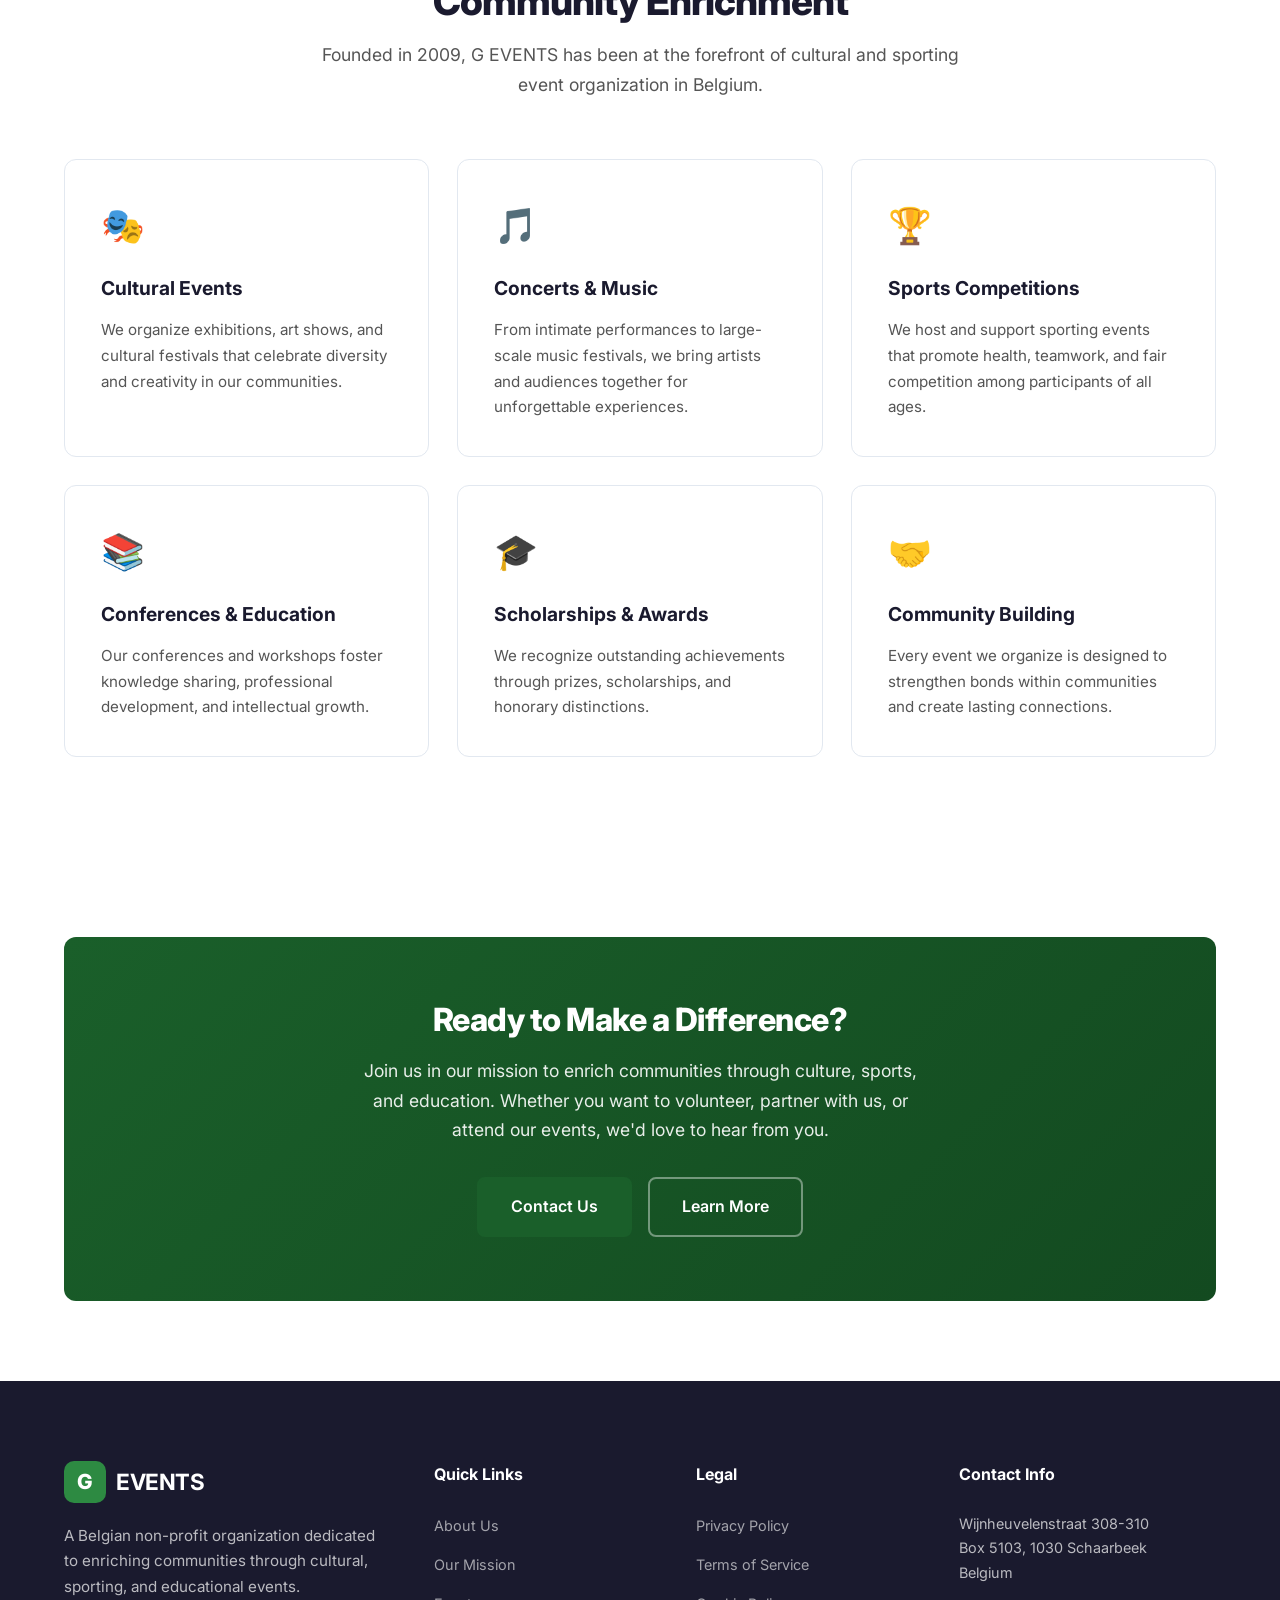
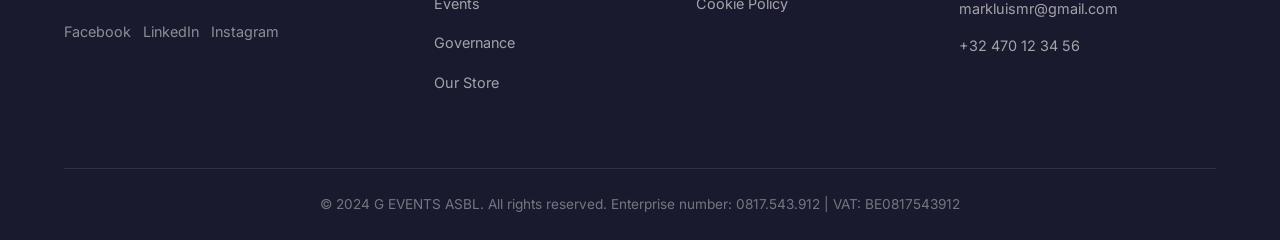
==== commit d2fab9f3: "Make store section the most prominent element on homepage" ====
--- a/index.html
+++ b/index.html
@@ -41,7 +41,7 @@
         </div>
     </nav>
 
-    <header class="hero">
+    <header class="hero-hero-store">
         <div class="hero-bg"></div>
         <div class="container hero-content">
             <span class="hero-badge">Belgian Non-Profit Organization</span>
@@ -54,6 +54,22 @@
         </div>
     </header>
 
+    <section class="section store-hero-section">
+        <div class="container">
+            <div class="store-hero-banner">
+                <div class="store-hero-content">
+                    <span class="store-hero-tag">Our Store</span>
+                    <h2>Discover Our Collection</h2>
+                    <p>Ebooks, guides, and digital resources created by G EVENTS. Every purchase supports our mission to enrich communities through culture and education.</p>
+                    <a href="https://payhip.com/ProEbookStore" target="_blank" rel="noopener noreferrer" class="btn btn-store-hero">Browse Store →</a>
+                </div>
+                <div class="store-hero-visual">
+                    <span class="store-hero-icon">📖</span>
+                </div>
+            </div>
+        </div>
+    </section>
+
     <section class="stats">
         <div class="container">
             <div class="stats-grid">
@@ -114,22 +130,6 @@
                     <div class="feature-icon">🤝</div>
                     <h3>Community Building</h3>
                     <p>Every event we organize is designed to strengthen bonds within communities and create lasting connections.</p>
-                </div>
-            </div>
-        </div>
-    </section>
-
-    <section class="section store-section">
-        <div class="container">
-            <div class="store-banner">
-                <div class="store-content">
-                    <span class="store-tag">Our Store</span>
-                    <h2>Explore Our Collection</h2>
-                    <p>Discover ebooks, guides, and digital resources created by G EVENTS. Your purchase supports our mission to enrich communities through culture and education.</p>
-                    <a href="https://payhip.com/ProEbookStore" target="_blank" rel="noopener noreferrer" class="btn btn-primary btn-store">Visit Our Store →</a>
-                </div>
-                <div class="store-visual">
-                    <span class="store-icon">📖</span>
                 </div>
             </div>
         </div>
--- a/css/style.css
+++ b/css/style.css
@@ -135,10 +135,140 @@
     transition: all var(--transition);
 }
 
-/* HERO */
-.hero {
+/* STORE HERO SECTION */
+.store-hero-section {
+    padding: 0 0 60px;
+    margin-top: -20px;
+}
+
+.store-hero-banner {
+    display: flex;
+    align-items: center;
+    justify-content: space-between;
+    background: linear-gradient(135deg, #1a5f2a 0%, #2d8a42 40%, #f4a623 100%);
+    border-radius: var(--radius);
+    padding: 60px 70px;
+    color: white;
+    gap: 40px;
+    box-shadow: 0 16px 48px rgba(26, 95, 42, 0.35);
+    animation: storePulse 3s ease-in-out infinite;
     position: relative;
-    padding: 160px 0 100px;
+    overflow: hidden;
+}
+
+.store-hero-banner::before {
+    content: '';
+    position: absolute;
+    top: -50%;
+    right: -10%;
+    width: 400px;
+    height: 400px;
+    background: rgba(255,255,255,0.06);
+    border-radius: 50%;
+}
+
+.store-hero-banner::after {
+    content: '';
+    position: absolute;
+    bottom: -30%;
+    left: 10%;
+    width: 250px;
+    height: 250px;
+    background: rgba(255,255,255,0.04);
+    border-radius: 50%;
+}
+
+@keyframes storePulse {
+    0%, 100% { box-shadow: 0 16px 48px rgba(26, 95, 42, 0.35); }
+    50% { box-shadow: 0 20px 60px rgba(26, 95, 42, 0.5); }
+}
+
+.store-hero-content {
+    flex: 1;
+    position: relative;
+    z-index: 1;
+}
+
+.store-hero-tag {
+    display: inline-block;
+    background: rgba(255,255,255,0.2);
+    color: white;
+    padding: 6px 18px;
+    border-radius: 100px;
+    font-size: 0.85rem;
+    font-weight: 700;
+    text-transform: uppercase;
+    letter-spacing: 1.5px;
+    margin-bottom: 20px;
+    animation: bounceIn 0.6s ease;
+}
+
+@keyframes bounceIn {
+    0% { transform: scale(0.8); opacity: 0; }
+    100% { transform: scale(1); opacity: 1; }
+}
+
+.store-hero-content h2 {
+    color: white;
+    font-size: 2.6rem;
+    font-weight: 800;
+    margin-bottom: 16px;
+    letter-spacing: -1px;
+    line-height: 1.15;
+}
+
+.store-hero-content p {
+    font-size: 1.15rem;
+    opacity: 0.92;
+    margin-bottom: 32px;
+    max-width: 520px;
+    line-height: 1.75;
+}
+
+.btn-store-hero {
+    display: inline-flex;
+    align-items: center;
+    padding: 18px 42px;
+    background: white;
+    color: var(--primary);
+    border: none;
+    border-radius: var(--radius-sm);
+    font-weight: 700;
+    font-size: 1.15rem;
+    cursor: pointer;
+    transition: all var(--transition);
+    text-decoration: none;
+    box-shadow: 0 4px 16px rgba(0,0,0,0.15);
+}
+
+.btn-store-hero:hover {
+    background: #f4a623;
+    color: var(--text);
+    transform: translateY(-3px) scale(1.02);
+    box-shadow: 0 12px 32px rgba(0,0,0,0.25);
+}
+
+.store-hero-visual {
+    flex-shrink: 0;
+    position: relative;
+    z-index: 1;
+}
+
+.store-hero-icon {
+    font-size: 7rem;
+    filter: drop-shadow(0 8px 24px rgba(0,0,0,0.2));
+    animation: float 3s ease-in-out infinite;
+}
+
+@keyframes float {
+    0%, 100% { transform: translateY(0); }
+    50% { transform: translateY(-12px); }
+}
+
+/* HERO STORE */
+.hero-hero-store {
+    position: relative;
+    padding: 140px 0 60px;
     overflow: hidden;
     background: linear-gradient(135deg, #f0fdf4 0%, #dcfce7 30%, #d1fae5 60%, #ecfdf5 100%);
 }
@@ -1151,6 +1281,8 @@
     .footer-grid { grid-template-columns: repeat(2, 1fr); }
     .store-banner { flex-direction: column; text-align: center; }
     .store-content p { margin-left: auto; margin-right: auto; }
+    .store-hero-banner { flex-direction: column; text-align: center; padding: 40px 30px; }
+    .store-hero-content p { margin-left: auto; margin-right: auto; }
 }
 
 @media (max-width: 768px) {
@@ -1186,6 +1318,8 @@
 
     .cta-box { padding: 40px 24px; }
     .store-banner { padding: 40px 24px; }
+    .store-hero-banner { padding: 30px 20px; }
+    .store-hero-content h2 { font-size: 1.8rem; }
 
     .event-card { flex-direction: column; gap: 16px; }
     .form-row { grid-template-columns: 1fr; }
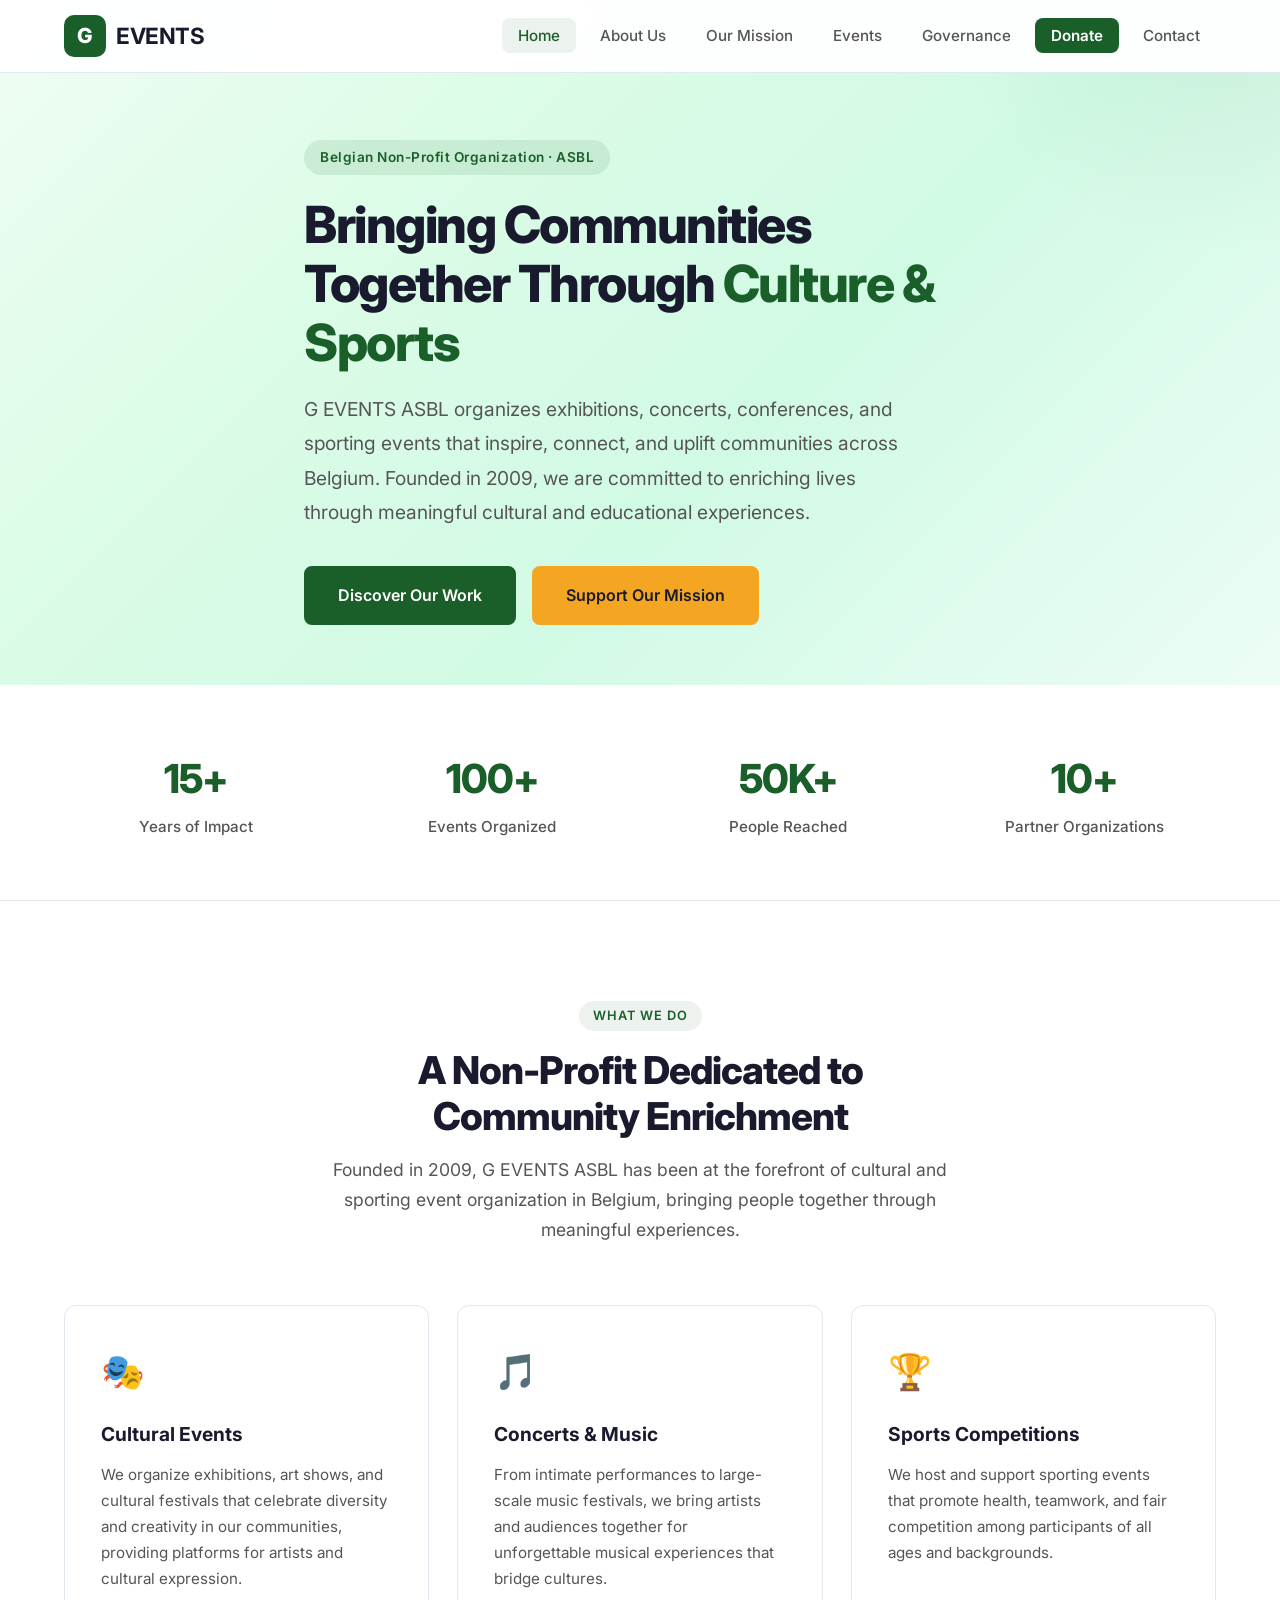
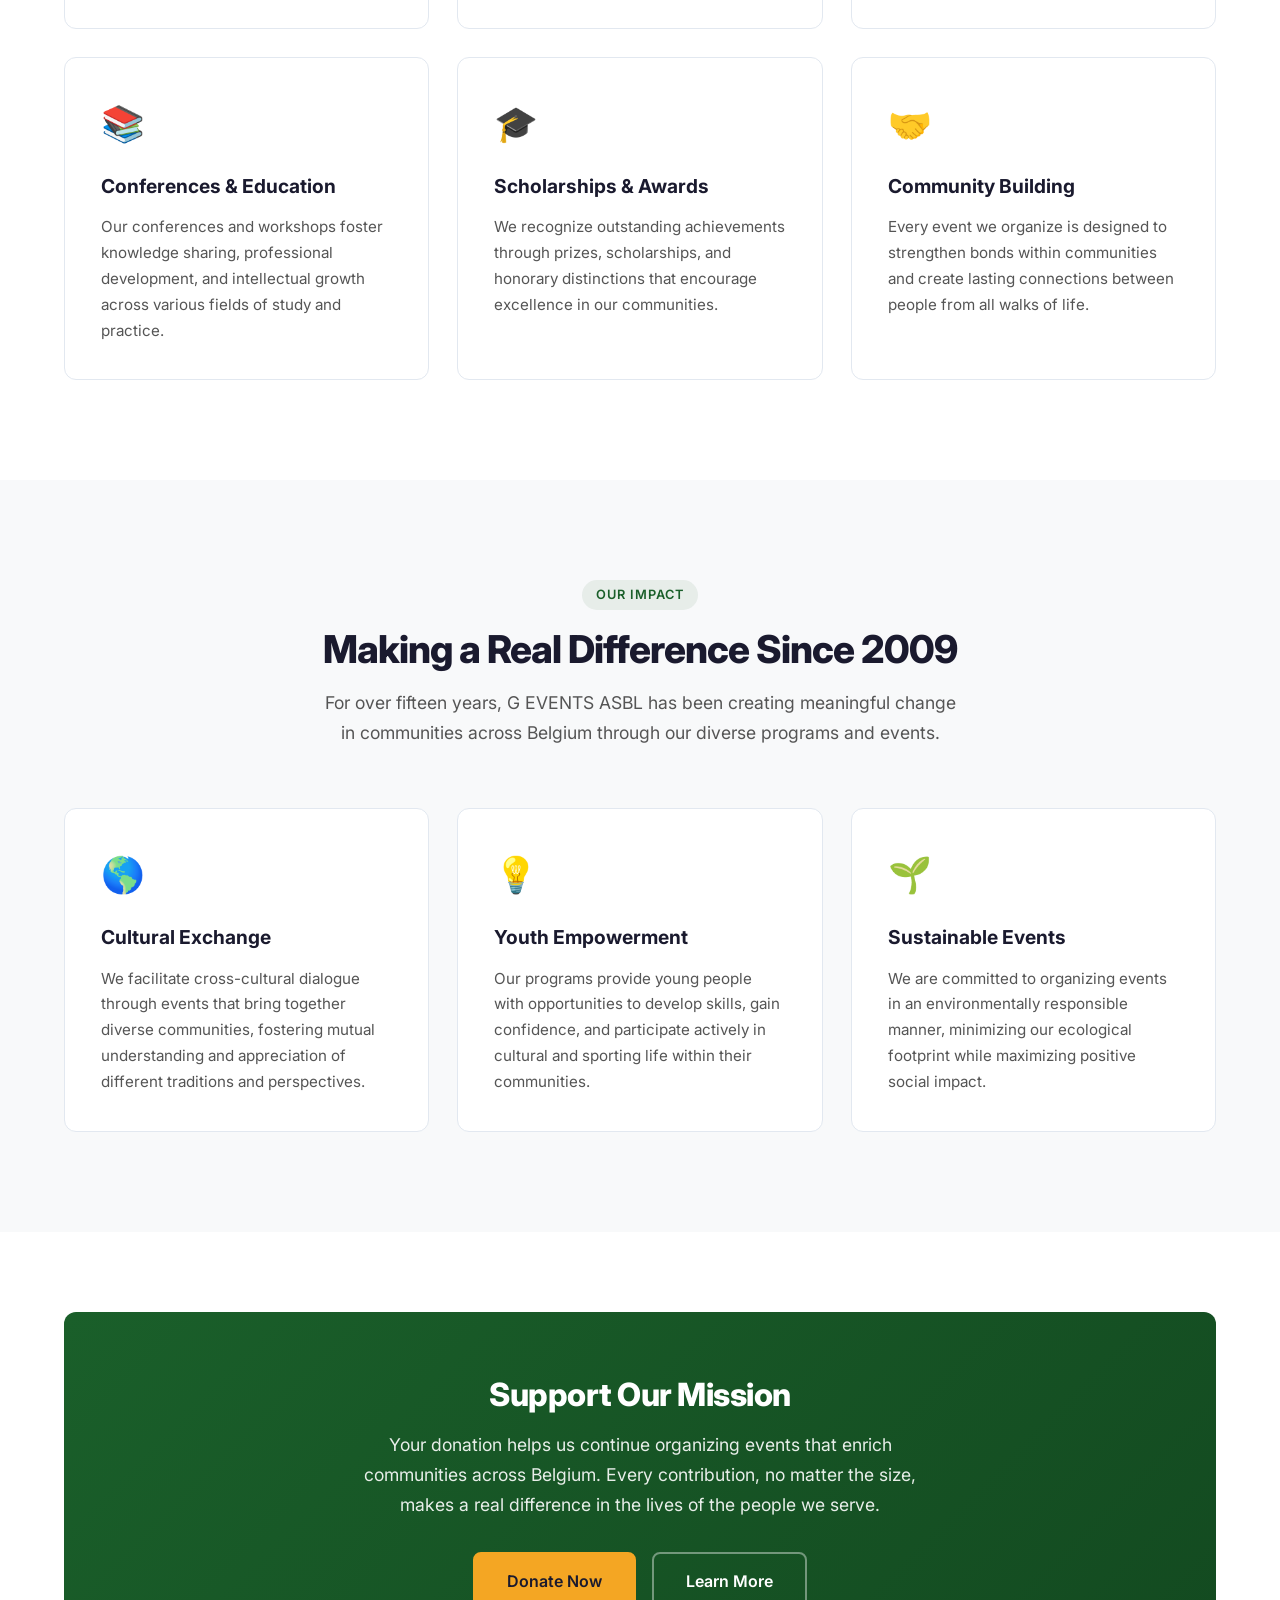
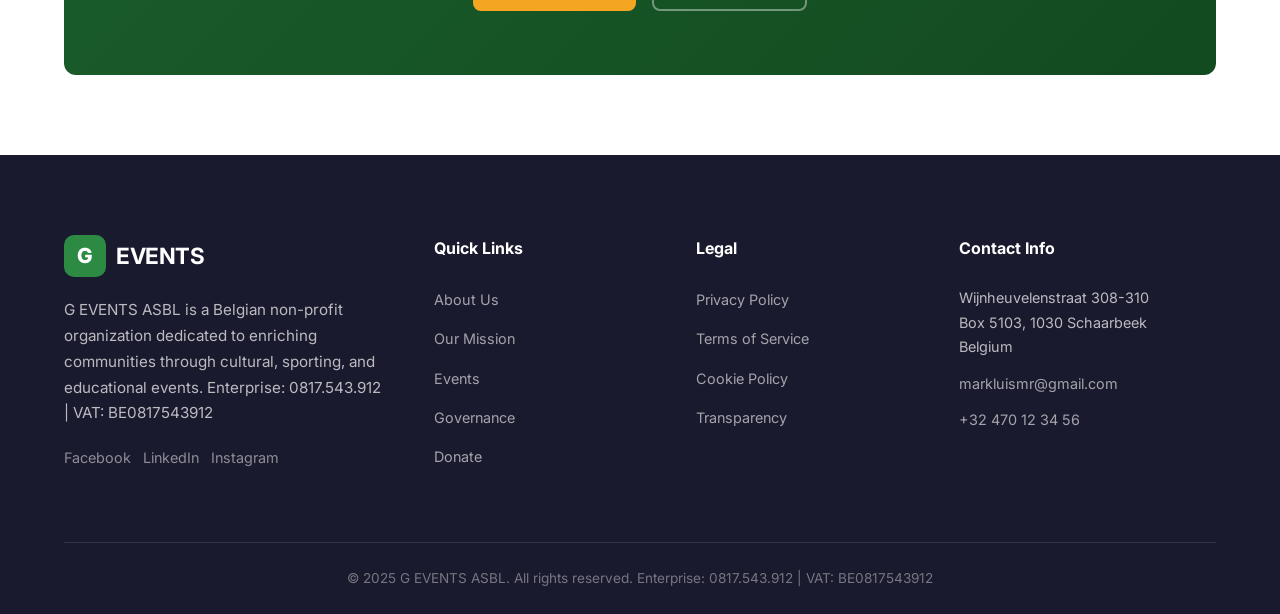
==== commit 360c80dd: "Full nonprofit rebuild: remove store, add donate + transparency pages, Google Ad Grants compliant" ====
--- a/index.html
+++ b/index.html
@@ -2,17 +2,17 @@
 <html lang="en">
 <head>
     <!-- Google tag (gtag.js) -->
-<script async src="https://www.googletagmanager.com/gtag/js?id=AW-18327905346"></script>
-<script>
-  window.dataLayer = window.dataLayer || [];
-  function gtag(){dataLayer.push(arguments);}
-  gtag('js', new Date());
-  gtag('config', 'AW-18327905346');
-</script>
+    <script async src="https://www.googletagmanager.com/gtag/js?id=AW-18327905346"></script>
+    <script>
+      window.dataLayer = window.dataLayer || [];
+      function gtag(){dataLayer.push(arguments);}
+      gtag('js', new Date());
+      gtag('config', 'AW-18327905346');
+    </script>
     <meta charset="UTF-8">
     <meta name="viewport" content="width=device-width, initial-scale=1.0">
-    <title>G EVENTS - Bringing Communities Together Through Culture & Sports</title>
-    <meta name="description" content="G EVENTS is a Belgian non-profit organization dedicated to organizing exhibitions, concerts, conferences, and sporting, cultural, and scientific events.">
+    <title>G EVENTS ASBL - Bringing Communities Together Through Culture &amp; Sports</title>
+    <meta name="description" content="G EVENTS ASBL is a Belgian non-profit organization dedicated to organizing exhibitions, concerts, conferences, and sporting, cultural, and scientific events that enrich communities across Belgium.">
     <link rel="preconnect" href="https://fonts.googleapis.com">
     <link rel="preconnect" href="https://fonts.gstatic.com" crossorigin>
     <link href="https://fonts.googleapis.com/css2?family=Inter:wght@300;400;500;600;700;800&display=swap" rel="stylesheet">
@@ -35,40 +35,24 @@
                 <li><a href="mission.html">Our Mission</a></li>
                 <li><a href="events.html">Events</a></li>
                 <li><a href="governance.html">Governance</a></li>
+                <li><a href="donate.html" class="nav-donate">Donate</a></li>
                 <li><a href="contact.html">Contact</a></li>
-                <li><a href="https://payhip.com/ProEbookStore" target="_blank" rel="noopener noreferrer" class="nav-store">Store</a></li>
             </ul>
         </div>
     </nav>
 
-    <header class="hero-hero-store">
+    <header class="hero">
         <div class="hero-bg"></div>
         <div class="container hero-content">
-            <span class="hero-badge">Belgian Non-Profit Organization</span>
-            <h1>Bringing Communities Together Through <span class="highlight">Culture & Sports</span></h1>
-            <p class="hero-subtitle">G EVENTS organizes exhibitions, concerts, conferences, and sporting events that inspire, connect, and uplift communities across Belgium and beyond.</p>
+            <span class="hero-badge">Belgian Non-Profit Organization &middot; ASBL</span>
+            <h1>Bringing Communities Together Through <span class="highlight">Culture &amp; Sports</span></h1>
+            <p class="hero-subtitle">G EVENTS ASBL organizes exhibitions, concerts, conferences, and sporting events that inspire, connect, and uplift communities across Belgium. Founded in 2009, we are committed to enriching lives through meaningful cultural and educational experiences.</p>
             <div class="hero-buttons">
                 <a href="about.html" class="btn btn-primary">Discover Our Work</a>
-                <a href="contact.html" class="btn btn-outline">Get In Touch</a>
+                <a href="donate.html" class="btn btn-accent">Support Our Mission</a>
             </div>
         </div>
     </header>
-
-    <section class="section store-hero-section">
-        <div class="container">
-            <div class="store-hero-banner">
-                <div class="store-hero-content">
-                    <span class="store-hero-tag">Our Store</span>
-                    <h2>Discover Our Collection</h2>
-                    <p>Ebooks, guides, and digital resources created by G EVENTS. Every purchase supports our mission to enrich communities through culture and education.</p>
-                    <a href="https://payhip.com/ProEbookStore" target="_blank" rel="noopener noreferrer" class="btn btn-store-hero">Browse Store →</a>
-                </div>
-                <div class="store-hero-visual">
-                    <span class="store-hero-icon">📖</span>
-                </div>
-            </div>
-        </div>
-    </section>
 
     <section class="stats">
         <div class="container">
@@ -93,43 +77,70 @@
         </div>
     </section>
 
-    <section class="section about-preview">
+    <section class="section">
         <div class="container">
             <div class="section-header">
-                <span class="section-tag">Who We Are</span>
+                <span class="section-tag">What We Do</span>
                 <h2>A Non-Profit Dedicated to Community Enrichment</h2>
-                <p>Founded in 2009, G EVENTS has been at the forefront of cultural and sporting event organization in Belgium.</p>
+                <p>Founded in 2009, G EVENTS ASBL has been at the forefront of cultural and sporting event organization in Belgium, bringing people together through meaningful experiences.</p>
             </div>
             <div class="features-grid">
                 <div class="feature-card">
-                    <div class="feature-icon">🎭</div>
+                    <div class="feature-icon">&#127917;</div>
                     <h3>Cultural Events</h3>
-                    <p>We organize exhibitions, art shows, and cultural festivals that celebrate diversity and creativity in our communities.</p>
-                </div>
-                <div class="feature-card">
-                    <div class="feature-icon">🎵</div>
-                    <h3>Concerts & Music</h3>
-                    <p>From intimate performances to large-scale music festivals, we bring artists and audiences together for unforgettable experiences.</p>
-                </div>
-                <div class="feature-card">
-                    <div class="feature-icon">🏆</div>
+                    <p>We organize exhibitions, art shows, and cultural festivals that celebrate diversity and creativity in our communities, providing platforms for artists and cultural expression.</p>
+                </div>
+                <div class="feature-card">
+                    <div class="feature-icon">&#127925;</div>
+                    <h3>Concerts &amp; Music</h3>
+                    <p>From intimate performances to large-scale music festivals, we bring artists and audiences together for unforgettable musical experiences that bridge cultures.</p>
+                </div>
+                <div class="feature-card">
+                    <div class="feature-icon">&#127942;</div>
                     <h3>Sports Competitions</h3>
-                    <p>We host and support sporting events that promote health, teamwork, and fair competition among participants of all ages.</p>
-                </div>
-                <div class="feature-card">
-                    <div class="feature-icon">📚</div>
-                    <h3>Conferences & Education</h3>
-                    <p>Our conferences and workshops foster knowledge sharing, professional development, and intellectual growth.</p>
-                </div>
-                <div class="feature-card">
-                    <div class="feature-icon">🎓</div>
-                    <h3>Scholarships & Awards</h3>
-                    <p>We recognize outstanding achievements through prizes, scholarships, and honorary distinctions.</p>
-                </div>
-                <div class="feature-card">
-                    <div class="feature-icon">🤝</div>
+                    <p>We host and support sporting events that promote health, teamwork, and fair competition among participants of all ages and backgrounds.</p>
+                </div>
+                <div class="feature-card">
+                    <div class="feature-icon">&#128218;</div>
+                    <h3>Conferences &amp; Education</h3>
+                    <p>Our conferences and workshops foster knowledge sharing, professional development, and intellectual growth across various fields of study and practice.</p>
+                </div>
+                <div class="feature-card">
+                    <div class="feature-icon">&#127891;</div>
+                    <h3>Scholarships &amp; Awards</h3>
+                    <p>We recognize outstanding achievements through prizes, scholarships, and honorary distinctions that encourage excellence in our communities.</p>
+                </div>
+                <div class="feature-card">
+                    <div class="feature-icon">&#129309;</div>
                     <h3>Community Building</h3>
-                    <p>Every event we organize is designed to strengthen bonds within communities and create lasting connections.</p>
+                    <p>Every event we organize is designed to strengthen bonds within communities and create lasting connections between people from all walks of life.</p>
+                </div>
+            </div>
+        </div>
+    </section>
+
+    <section class="section section-alt">
+        <div class="container">
+            <div class="section-header">
+                <span class="section-tag">Our Impact</span>
+                <h2>Making a Real Difference Since 2009</h2>
+                <p>For over fifteen years, G EVENTS ASBL has been creating meaningful change in communities across Belgium through our diverse programs and events.</p>
+            </div>
+            <div class="features-grid">
+                <div class="feature-card">
+                    <div class="feature-icon">&#127758;</div>
+                    <h3>Cultural Exchange</h3>
+                    <p>We facilitate cross-cultural dialogue through events that bring together diverse communities, fostering mutual understanding and appreciation of different traditions and perspectives.</p>
+                </div>
+                <div class="feature-card">
+                    <div class="feature-icon">&#128161;</div>
+                    <h3>Youth Empowerment</h3>
+                    <p>Our programs provide young people with opportunities to develop skills, gain confidence, and participate actively in cultural and sporting life within their communities.</p>
+                </div>
+                <div class="feature-card">
+                    <div class="feature-icon">&#127793;</div>
+                    <h3>Sustainable Events</h3>
+                    <p>We are committed to organizing events in an environmentally responsible manner, minimizing our ecological footprint while maximizing positive social impact.</p>
                 </div>
             </div>
         </div>
@@ -138,10 +149,10 @@
     <section class="section cta-section">
         <div class="container">
             <div class="cta-box">
-                <h2>Ready to Make a Difference?</h2>
-                <p>Join us in our mission to enrich communities through culture, sports, and education. Whether you want to volunteer, partner with us, or attend our events, we'd love to hear from you.</p>
+                <h2>Support Our Mission</h2>
+                <p>Your donation helps us continue organizing events that enrich communities across Belgium. Every contribution, no matter the size, makes a real difference in the lives of the people we serve.</p>
                 <div class="cta-buttons">
-                    <a href="contact.html" class="btn btn-primary">Contact Us</a>
+                    <a href="donate.html" class="btn btn-accent">Donate Now</a>
                     <a href="about.html" class="btn btn-outline-light">Learn More</a>
                 </div>
             </div>
@@ -156,7 +167,7 @@
                         <span class="logo-icon">G</span>
                         <span class="logo-text">EVENTS</span>
                     </a>
-                    <p class="footer-desc">A Belgian non-profit organization dedicated to enriching communities through cultural, sporting, and educational events.</p>
+                    <p class="footer-desc">G EVENTS ASBL is a Belgian non-profit organization dedicated to enriching communities through cultural, sporting, and educational events. Enterprise: 0817.543.912 | VAT: BE0817543912</p>
                     <div class="footer-social">
                         <a href="#" aria-label="Facebook" class="social-link">Facebook</a>
                         <a href="#" aria-label="LinkedIn" class="social-link">LinkedIn</a>
@@ -170,7 +181,7 @@
                         <li><a href="mission.html">Our Mission</a></li>
                         <li><a href="events.html">Events</a></li>
                         <li><a href="governance.html">Governance</a></li>
-                        <li><a href="https://payhip.com/ProEbookStore" target="_blank" rel="noopener noreferrer">Our Store</a></li>
+                        <li><a href="donate.html">Donate</a></li>
                     </ul>
                 </div>
                 <div class="footer-col">
@@ -179,6 +190,7 @@
                         <li><a href="privacy.html">Privacy Policy</a></li>
                         <li><a href="terms.html">Terms of Service</a></li>
                         <li><a href="cookie-policy.html">Cookie Policy</a></li>
+                        <li><a href="transparency.html">Transparency</a></li>
                     </ul>
                 </div>
                 <div class="footer-col">
@@ -191,7 +203,7 @@
                 </div>
             </div>
             <div class="footer-bottom">
-                <p>&copy; 2024 G EVENTS ASBL. All rights reserved. Enterprise number: 0817.543.912 | VAT: BE0817543912</p>
+                <p>&copy; 2025 G EVENTS ASBL. All rights reserved. Enterprise: 0817.543.912 | VAT: BE0817543912</p>
             </div>
         </div>
     </footer>
--- a/css/style.css
+++ b/css/style.css
@@ -107,13 +107,13 @@
     background: rgba(26, 95, 42, 0.08);
 }
 
-.nav-store {
+.nav-donate {
     background: var(--primary) !important;
     color: white !important;
     font-weight: 600 !important;
 }
 
-.nav-store:hover {
+.nav-donate:hover {
     background: var(--primary-dark) !important;
     transform: translateY(-1px);
 }
@@ -135,138 +135,8 @@
     transition: all var(--transition);
 }
 
-/* STORE HERO SECTION */
-.store-hero-section {
-    padding: 0 0 60px;
-    margin-top: -20px;
-}
-
-.store-hero-banner {
-    display: flex;
-    align-items: center;
-    justify-content: space-between;
-    background: linear-gradient(135deg, #1a5f2a 0%, #2d8a42 40%, #f4a623 100%);
-    border-radius: var(--radius);
-    padding: 60px 70px;
-    color: white;
-    gap: 40px;
-    box-shadow: 0 16px 48px rgba(26, 95, 42, 0.35);
-    animation: storePulse 3s ease-in-out infinite;
-    position: relative;
-    overflow: hidden;
-}
-
-.store-hero-banner::before {
-    content: '';
-    position: absolute;
-    top: -50%;
-    right: -10%;
-    width: 400px;
-    height: 400px;
-    background: rgba(255,255,255,0.06);
-    border-radius: 50%;
-}
-
-.store-hero-banner::after {
-    content: '';
-    position: absolute;
-    bottom: -30%;
-    left: 10%;
-    width: 250px;
-    height: 250px;
-    background: rgba(255,255,255,0.04);
-    border-radius: 50%;
-}
-
-@keyframes storePulse {
-    0%, 100% { box-shadow: 0 16px 48px rgba(26, 95, 42, 0.35); }
-    50% { box-shadow: 0 20px 60px rgba(26, 95, 42, 0.5); }
-}
-
-.store-hero-content {
-    flex: 1;
-    position: relative;
-    z-index: 1;
-}
-
-.store-hero-tag {
-    display: inline-block;
-    background: rgba(255,255,255,0.2);
-    color: white;
-    padding: 6px 18px;
-    border-radius: 100px;
-    font-size: 0.85rem;
-    font-weight: 700;
-    text-transform: uppercase;
-    letter-spacing: 1.5px;
-    margin-bottom: 20px;
-    animation: bounceIn 0.6s ease;
-}
-
-@keyframes bounceIn {
-    0% { transform: scale(0.8); opacity: 0; }
-    100% { transform: scale(1); opacity: 1; }
-}
-
-.store-hero-content h2 {
-    color: white;
-    font-size: 2.6rem;
-    font-weight: 800;
-    margin-bottom: 16px;
-    letter-spacing: -1px;
-    line-height: 1.15;
-}
-
-.store-hero-content p {
-    font-size: 1.15rem;
-    opacity: 0.92;
-    margin-bottom: 32px;
-    max-width: 520px;
-    line-height: 1.75;
-}
-
-.btn-store-hero {
-    display: inline-flex;
-    align-items: center;
-    padding: 18px 42px;
-    background: white;
-    color: var(--primary);
-    border: none;
-    border-radius: var(--radius-sm);
-    font-weight: 700;
-    font-size: 1.15rem;
-    cursor: pointer;
-    transition: all var(--transition);
-    text-decoration: none;
-    box-shadow: 0 4px 16px rgba(0,0,0,0.15);
-}
-
-.btn-store-hero:hover {
-    background: #f4a623;
-    color: var(--text);
-    transform: translateY(-3px) scale(1.02);
-    box-shadow: 0 12px 32px rgba(0,0,0,0.25);
-}
-
-.store-hero-visual {
-    flex-shrink: 0;
-    position: relative;
-    z-index: 1;
-}
-
-.store-hero-icon {
-    font-size: 7rem;
-    filter: drop-shadow(0 8px 24px rgba(0,0,0,0.2));
-    animation: float 3s ease-in-out infinite;
-}
-
-@keyframes float {
-    0%, 100% { transform: translateY(0); }
-    50% { transform: translateY(-12px); }
-}
-
-/* HERO STORE */
-.hero-hero-store {
+/* HERO */
+.hero {
     position: relative;
     padding: 140px 0 60px;
     overflow: hidden;
@@ -373,6 +243,19 @@
 
 .btn-full { width: 100%; justify-content: center; }
 
+.btn-accent {
+    background: var(--accent);
+    color: var(--text);
+    border-color: var(--accent);
+}
+
+.btn-accent:hover {
+    background: #e09520;
+    border-color: #e09520;
+    transform: translateY(-2px);
+    box-shadow: 0 8px 24px rgba(244, 166, 35, 0.3);
+}
+
 /* STATS */
 .stats {
     padding: 60px 0;
@@ -482,74 +365,6 @@
     line-height: 1.7;
 }
 
-/* STORE SECTION */
-.store-section { padding: 80px 0; }
-
-.store-banner {
-    display: flex;
-    align-items: center;
-    justify-content: space-between;
-    background: linear-gradient(135deg, #1a5f2a 0%, #2d8a42 50%, #134a20 100%);
-    border-radius: var(--radius);
-    padding: 60px;
-    color: white;
-    gap: 40px;
-}
-
-.store-content { flex: 1; }
-
-.store-tag {
-    display: inline-block;
-    background: rgba(255,255,255,0.15);
-    color: white;
-    padding: 4px 14px;
-    border-radius: 100px;
-    font-size: 0.8rem;
-    font-weight: 600;
-    text-transform: uppercase;
-    letter-spacing: 1px;
-    margin-bottom: 16px;
-}
-
-.store-content h2 {
-    color: white;
-    font-size: 2.2rem;
-    margin-bottom: 16px;
-}
-
-.store-content p {
-    font-size: 1.05rem;
-    opacity: 0.9;
-    margin-bottom: 28px;
-    max-width: 500px;
-    line-height: 1.7;
-}
-
-.btn-store {
-    background: white;
-    color: var(--primary);
-    border-color: white;
-    font-size: 1.1rem;
-    padding: 16px 36px;
-}
-
-.btn-store:hover {
-    background: var(--accent);
-    border-color: var(--accent);
-    color: var(--text);
-    transform: translateY(-2px);
-    box-shadow: 0 8px 24px rgba(0,0,0,0.2);
-}
-
-.store-visual {
-    flex-shrink: 0;
-}
-
-.store-icon {
-    font-size: 6rem;
-    filter: drop-shadow(0 4px 12px rgba(0,0,0,0.2));
-}
-
 /* CTA */
 .cta-section { padding: 80px 0; }
 
@@ -1195,6 +1010,196 @@
 
 .legal-contact p { margin-bottom: 0; }
 
+/* DONATE PAGE */
+.donate-hero {
+    padding: 140px 0 60px;
+    background: linear-gradient(135deg, #f0fdf4 0%, #dcfce7 50%, #fef3c7 100%);
+    border-bottom: 1px solid var(--border);
+    text-align: center;
+}
+
+.donate-hero h1 {
+    font-size: 2.8rem;
+    font-weight: 800;
+    letter-spacing: -1px;
+    margin-bottom: 12px;
+}
+
+.donate-hero p {
+    color: var(--text-light);
+    font-size: 1.15rem;
+    max-width: 600px;
+    margin: 0 auto;
+}
+
+.iban-card {
+    background: var(--bg);
+    border: 2px solid var(--primary);
+    border-radius: var(--radius);
+    padding: 48px;
+    max-width: 640px;
+    margin: 0 auto;
+    text-align: center;
+    box-shadow: var(--shadow-lg);
+}
+
+.iban-card h3 {
+    font-size: 1.3rem;
+    font-weight: 700;
+    margin-bottom: 24px;
+    color: var(--primary);
+}
+
+.iban-number {
+    font-size: 1.8rem;
+    font-weight: 800;
+    letter-spacing: 2px;
+    color: var(--text);
+    margin-bottom: 8px;
+    font-family: 'Courier New', monospace;
+}
+
+.iban-meta {
+    display: flex;
+    justify-content: center;
+    gap: 32px;
+    margin-bottom: 24px;
+    flex-wrap: wrap;
+}
+
+.iban-meta-item {
+    font-size: 0.95rem;
+    color: var(--text-light);
+}
+
+.iban-meta-item strong {
+    color: var(--text);
+}
+
+.copy-btn {
+    display: inline-flex;
+    align-items: center;
+    gap: 8px;
+    padding: 12px 28px;
+    background: var(--primary);
+    color: white;
+    border: none;
+    border-radius: var(--radius-sm);
+    font-weight: 600;
+    font-size: 1rem;
+    cursor: pointer;
+    transition: all var(--transition);
+}
+
+.copy-btn:hover {
+    background: var(--primary-dark);
+    transform: translateY(-2px);
+    box-shadow: 0 4px 16px rgba(26, 95, 42, 0.3);
+}
+
+.copy-btn.copied {
+    background: #059669;
+}
+
+.allocation-grid {
+    display: grid;
+    grid-template-columns: repeat(3, 1fr);
+    gap: 28px;
+}
+
+.allocation-card {
+    background: var(--bg);
+    border: 1px solid var(--border);
+    border-radius: var(--radius);
+    padding: 32px;
+    text-align: center;
+    transition: all var(--transition);
+}
+
+.allocation-card:hover { transform: translateY(-3px); box-shadow: var(--shadow); }
+
+.allocation-percent {
+    font-size: 2.5rem;
+    font-weight: 800;
+    color: var(--primary);
+    margin-bottom: 8px;
+}
+
+.allocation-card h3 {
+    font-size: 1.15rem;
+    font-weight: 700;
+    margin-bottom: 10px;
+}
+
+.allocation-card p {
+    color: var(--text-light);
+    font-size: 0.95rem;
+}
+
+/* TRANSPARENCY PAGE */
+.transparency-grid {
+    display: grid;
+    grid-template-columns: repeat(2, 1fr);
+    gap: 28px;
+}
+
+.transparency-card {
+    background: var(--bg);
+    border: 1px solid var(--border);
+    border-radius: var(--radius);
+    padding: 36px;
+    transition: all var(--transition);
+}
+
+.transparency-card:hover { transform: translateY(-3px); box-shadow: var(--shadow); }
+
+.transparency-card h3 {
+    font-size: 1.2rem;
+    font-weight: 700;
+    margin-bottom: 16px;
+    color: var(--primary);
+}
+
+.transparency-card p {
+    color: var(--text-light);
+    font-size: 0.95rem;
+    margin-bottom: 12px;
+}
+
+.transparency-card ul {
+    color: var(--text-light);
+    padding-left: 20px;
+    margin-bottom: 12px;
+}
+
+.transparency-card li {
+    margin-bottom: 6px;
+    font-size: 0.95rem;
+}
+
+.progress-bar-container {
+    background: var(--bg-alt);
+    border-radius: 100px;
+    height: 12px;
+    margin-bottom: 8px;
+    overflow: hidden;
+}
+
+.progress-bar {
+    height: 100%;
+    background: var(--primary);
+    border-radius: 100px;
+    transition: width 1s ease;
+}
+
+.progress-label {
+    display: flex;
+    justify-content: space-between;
+    font-size: 0.85rem;
+    color: var(--text-light);
+    margin-bottom: 16px;
+}
+
 /* FOOTER */
 .footer {
     background: var(--text);
@@ -1269,7 +1274,9 @@
     .values-grid,
     .goals-grid,
     .documents-grid,
-    .principles-grid { grid-template-columns: repeat(2, 1fr); }
+    .principles-grid,
+    .allocation-grid,
+    .transparency-grid { grid-template-columns: repeat(2, 1fr); }
 
     .stats-grid {
         grid-template-columns: repeat(2, 1fr);
@@ -1279,10 +1286,6 @@
     .content-grid { grid-template-columns: 1fr; }
     .contact-grid { grid-template-columns: 1fr; }
     .footer-grid { grid-template-columns: repeat(2, 1fr); }
-    .store-banner { flex-direction: column; text-align: center; }
-    .store-content p { margin-left: auto; margin-right: auto; }
-    .store-hero-banner { flex-direction: column; text-align: center; padding: 40px 30px; }
-    .store-hero-content p { margin-left: auto; margin-right: auto; }
 }
 
 @media (max-width: 768px) {
@@ -1309,7 +1312,9 @@
     .goals-grid,
     .documents-grid,
     .principles-grid,
-    .team-grid { grid-template-columns: 1fr; }
+    .team-grid,
+    .allocation-grid,
+    .transparency-grid { grid-template-columns: 1fr; }
 
     .stats-grid { grid-template-columns: repeat(2, 1fr); }
     .section { padding: 60px 0; }
@@ -1317,9 +1322,6 @@
     .page-header h1 { font-size: 2rem; }
 
     .cta-box { padding: 40px 24px; }
-    .store-banner { padding: 40px 24px; }
-    .store-hero-banner { padding: 30px 20px; }
-    .store-hero-content h2 { font-size: 1.8rem; }
 
     .event-card { flex-direction: column; gap: 16px; }
     .form-row { grid-template-columns: 1fr; }
@@ -1327,4 +1329,8 @@
 
     .hero-buttons { flex-direction: column; }
     .hero-buttons .btn { text-align: center; justify-content: center; }
-}
+
+    .iban-card { padding: 32px 20px; }
+    .iban-number { font-size: 1.3rem; letter-spacing: 1px; }
+    .iban-meta { flex-direction: column; gap: 8px; }
+}
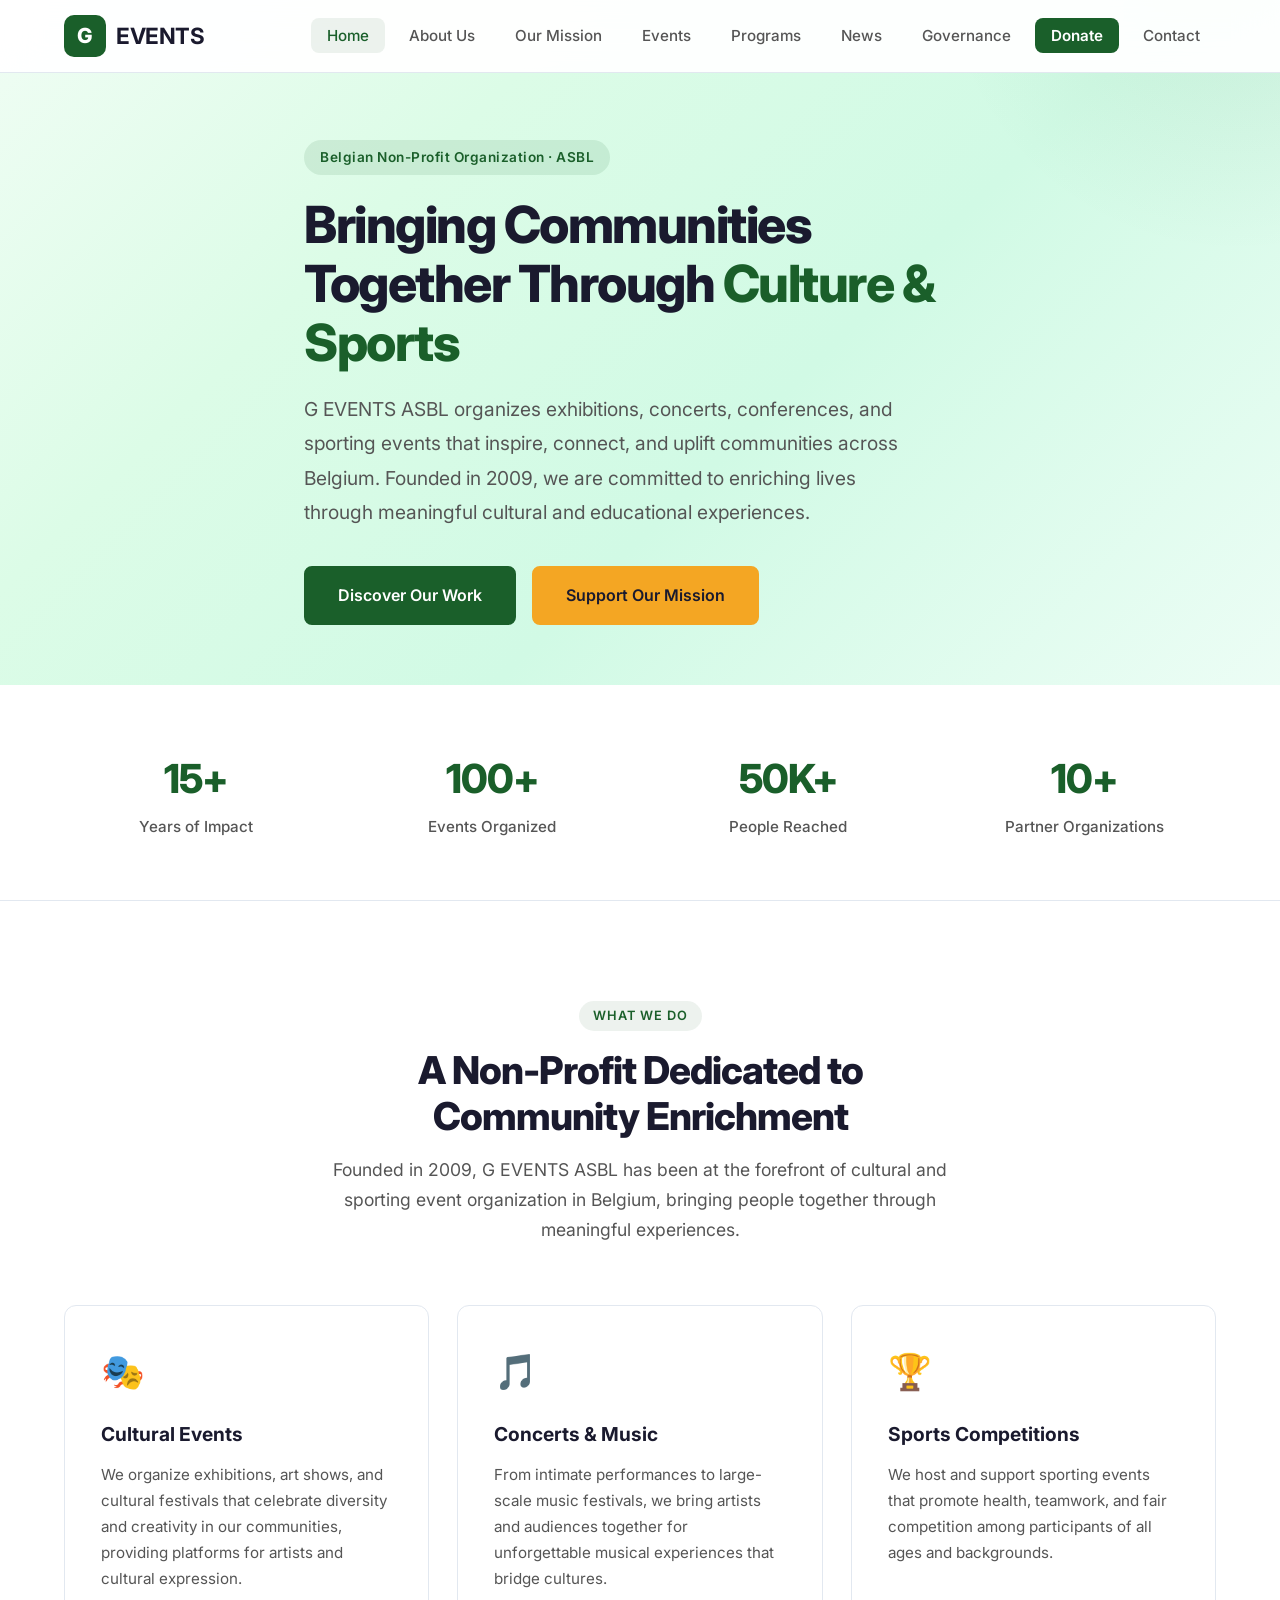
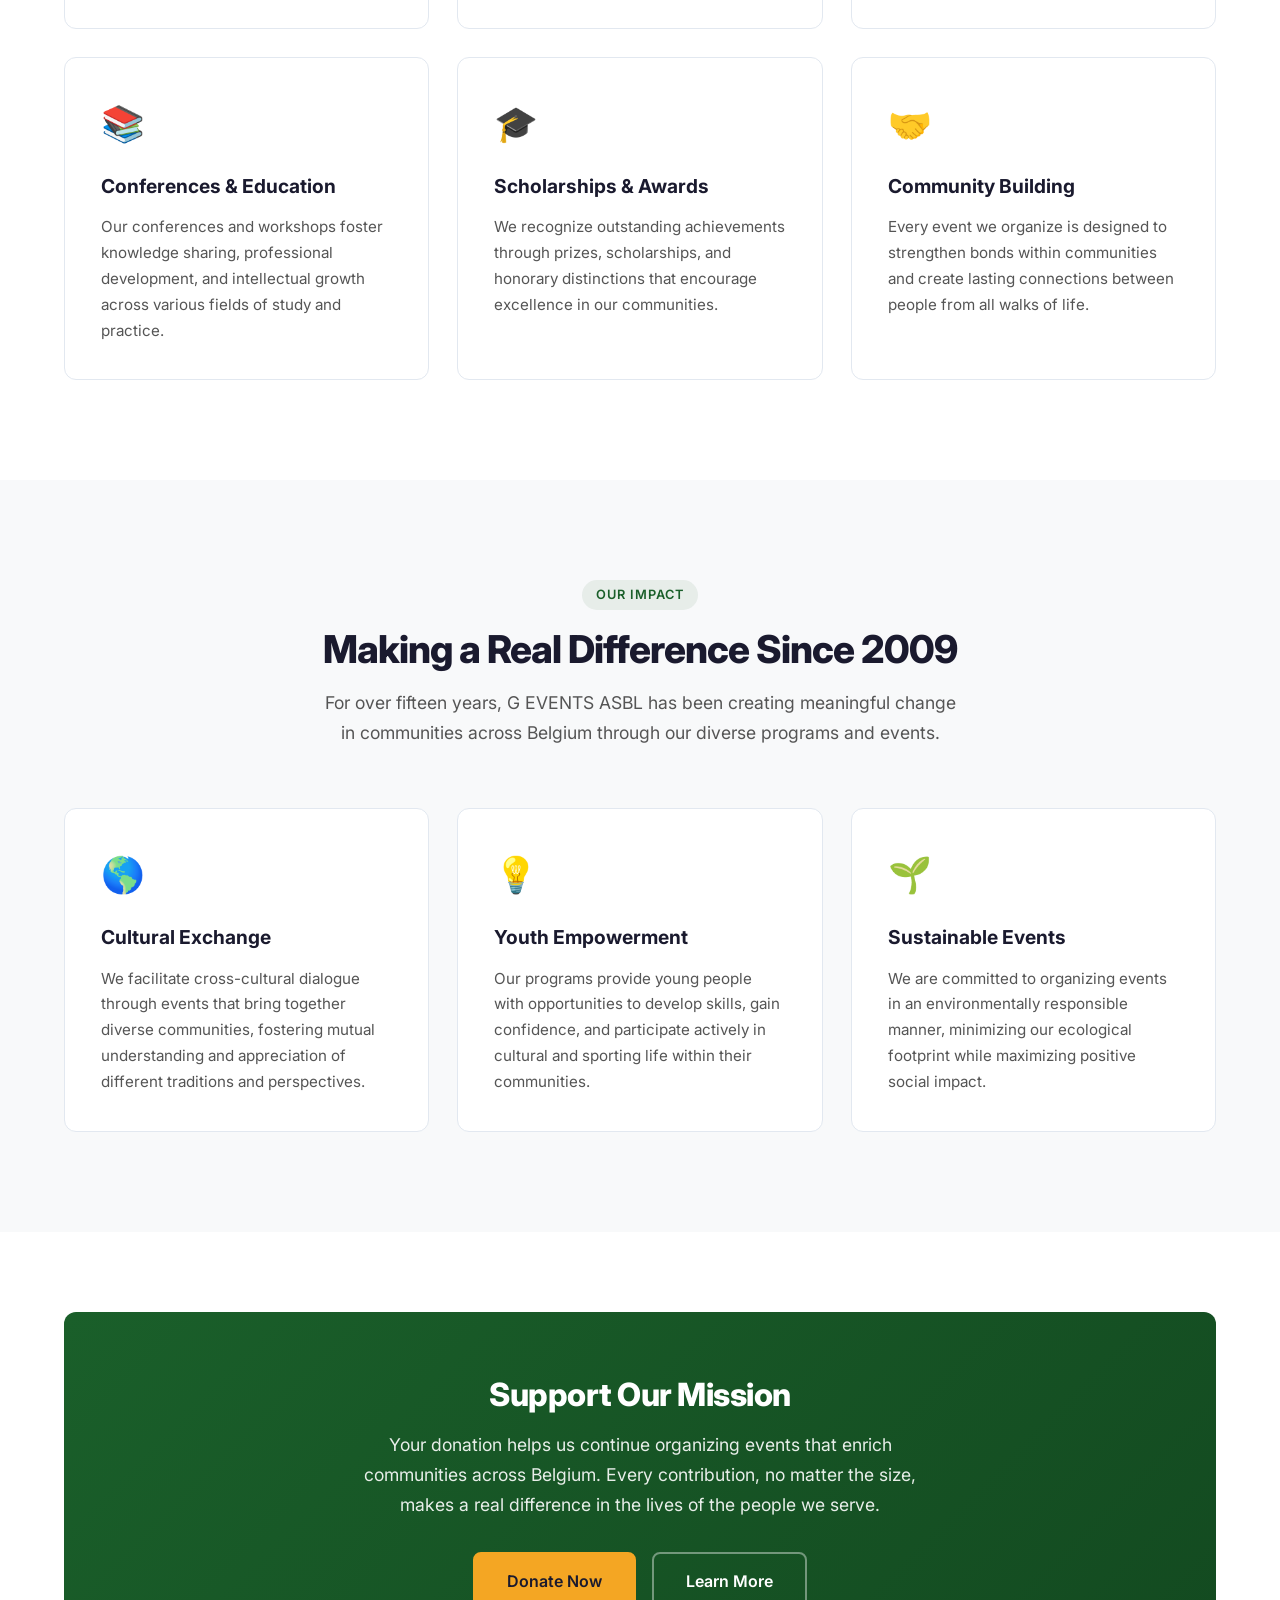
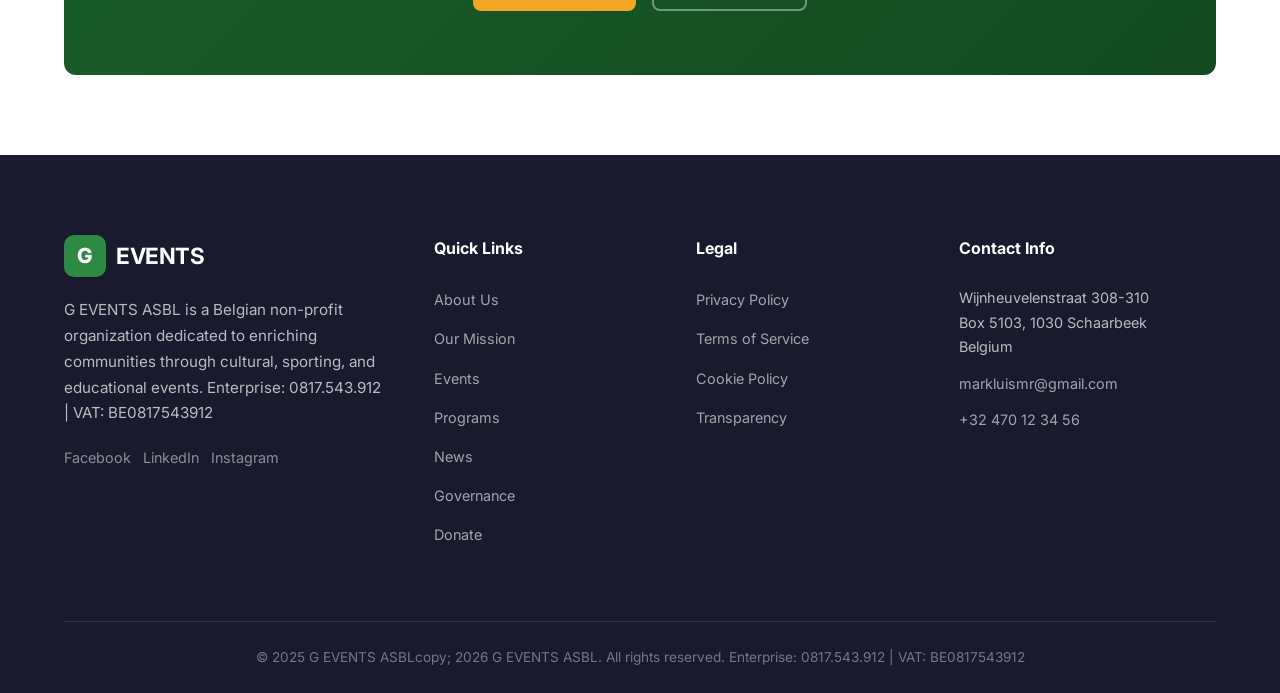
==== commit 474623cf: "Update site for Google Ad Grants compliance: add programs, news, fix donate, fix broken links" ====
--- a/index.html
+++ b/index.html
@@ -34,6 +34,8 @@
                 <li><a href="about.html">About Us</a></li>
                 <li><a href="mission.html">Our Mission</a></li>
                 <li><a href="events.html">Events</a></li>
+                <li><a href="programs.html">Programs</a></li>
+                <li><a href="news.html">News</a></li>
                 <li><a href="governance.html">Governance</a></li>
                 <li><a href="donate.html" class="nav-donate">Donate</a></li>
                 <li><a href="contact.html">Contact</a></li>
@@ -169,9 +171,9 @@
                     </a>
                     <p class="footer-desc">G EVENTS ASBL is a Belgian non-profit organization dedicated to enriching communities through cultural, sporting, and educational events. Enterprise: 0817.543.912 | VAT: BE0817543912</p>
                     <div class="footer-social">
-                        <a href="#" aria-label="Facebook" class="social-link">Facebook</a>
-                        <a href="#" aria-label="LinkedIn" class="social-link">LinkedIn</a>
-                        <a href="#" aria-label="Instagram" class="social-link">Instagram</a>
+                        <a href="https://www.facebook.com/geventsasbl" aria-label="Facebook" class="social-link" target="_blank" rel="noopener">Facebook</a>
+                        <a href="https://www.linkedin.com/company/g-events-asbl" aria-label="LinkedIn" class="social-link" target="_blank" rel="noopener">LinkedIn</a>
+                        <a href="https://www.instagram.com/g-events-asbl" aria-label="Instagram" class="social-link" target="_blank" rel="noopener">Instagram</a>
                     </div>
                 </div>
                 <div class="footer-col">
@@ -180,6 +182,8 @@
                         <li><a href="about.html">About Us</a></li>
                         <li><a href="mission.html">Our Mission</a></li>
                         <li><a href="events.html">Events</a></li>
+                <li><a href="programs.html">Programs</a></li>
+                <li><a href="news.html">News</a></li>
                         <li><a href="governance.html">Governance</a></li>
                         <li><a href="donate.html">Donate</a></li>
                     </ul>
@@ -203,7 +207,7 @@
                 </div>
             </div>
             <div class="footer-bottom">
-                <p>&copy; 2025 G EVENTS ASBL. All rights reserved. Enterprise: 0817.543.912 | VAT: BE0817543912</p>
+                <p>&copy; 2025 G EVENTS ASBLcopy; 2026 G EVENTS ASBL. All rights reserved. Enterprise: 0817.543.912 | VAT: BE0817543912</p>
             </div>
         </div>
     </footer>
--- a/css/style.css
+++ b/css/style.css
@@ -1101,6 +1101,74 @@
     background: #059669;
 }
 
+.donate-methods {
+    display: grid;
+    grid-template-columns: repeat(2, 1fr);
+    gap: 32px;
+    max-width: 960px;
+    margin: 0 auto;
+}
+
+.donate-method-card {
+    background: var(--bg);
+    border: 1px solid var(--border);
+    border-radius: var(--radius);
+    padding: 40px 32px;
+    text-align: center;
+    box-shadow: var(--shadow);
+    transition: transform var(--transition);
+}
+
+.donate-method-card:hover {
+    transform: translateY(-3px);
+    box-shadow: var(--shadow-lg);
+}
+
+.donate-method-icon {
+    font-size: 2.5rem;
+    margin-bottom: 16px;
+}
+
+.donate-method-card h3 {
+    font-size: 1.3rem;
+    font-weight: 700;
+    margin-bottom: 12px;
+    color: var(--text);
+}
+
+.donate-method-card > p {
+    color: var(--text-light);
+    margin-bottom: 24px;
+    font-size: 0.95rem;
+}
+
+.donate-method-card .iban-card {
+    max-width: 100%;
+    box-shadow: none;
+    border: 2px solid var(--primary);
+    padding: 32px 24px;
+}
+
+.donate-method-card .iban-card h4 {
+    font-size: 1.1rem;
+    font-weight: 700;
+    margin-bottom: 16px;
+    color: var(--primary);
+}
+
+.donate-method-card .iban-number {
+    font-size: 1.4rem;
+    letter-spacing: 1px;
+}
+
+.donate-email-btn {
+    display: inline-flex;
+    align-items: center;
+    gap: 8px;
+    padding: 14px 32px;
+    font-size: 1rem;
+}
+
 .allocation-grid {
     display: grid;
     grid-template-columns: repeat(3, 1fr);
@@ -1333,4 +1401,5 @@
     .iban-card { padding: 32px 20px; }
     .iban-number { font-size: 1.3rem; letter-spacing: 1px; }
     .iban-meta { flex-direction: column; gap: 8px; }
-}
+    .donate-methods { grid-template-columns: 1fr; }
+}
